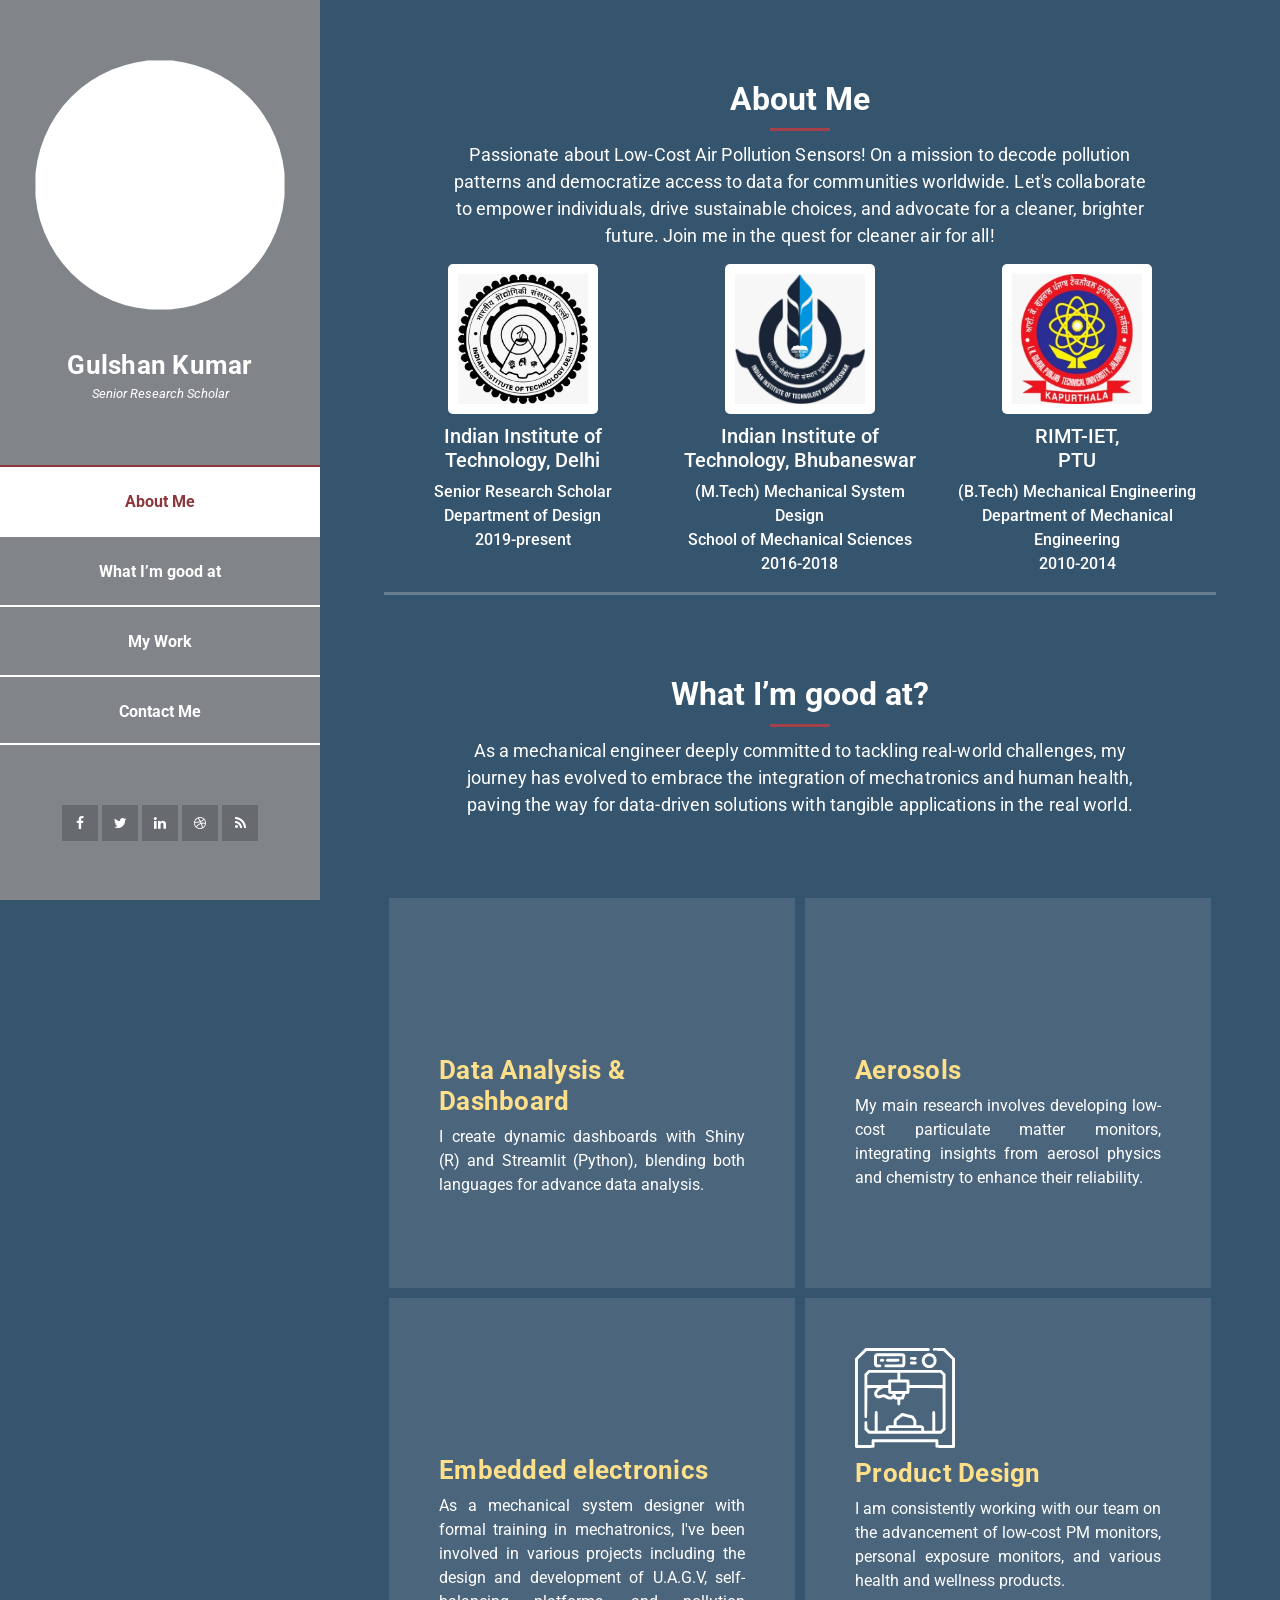
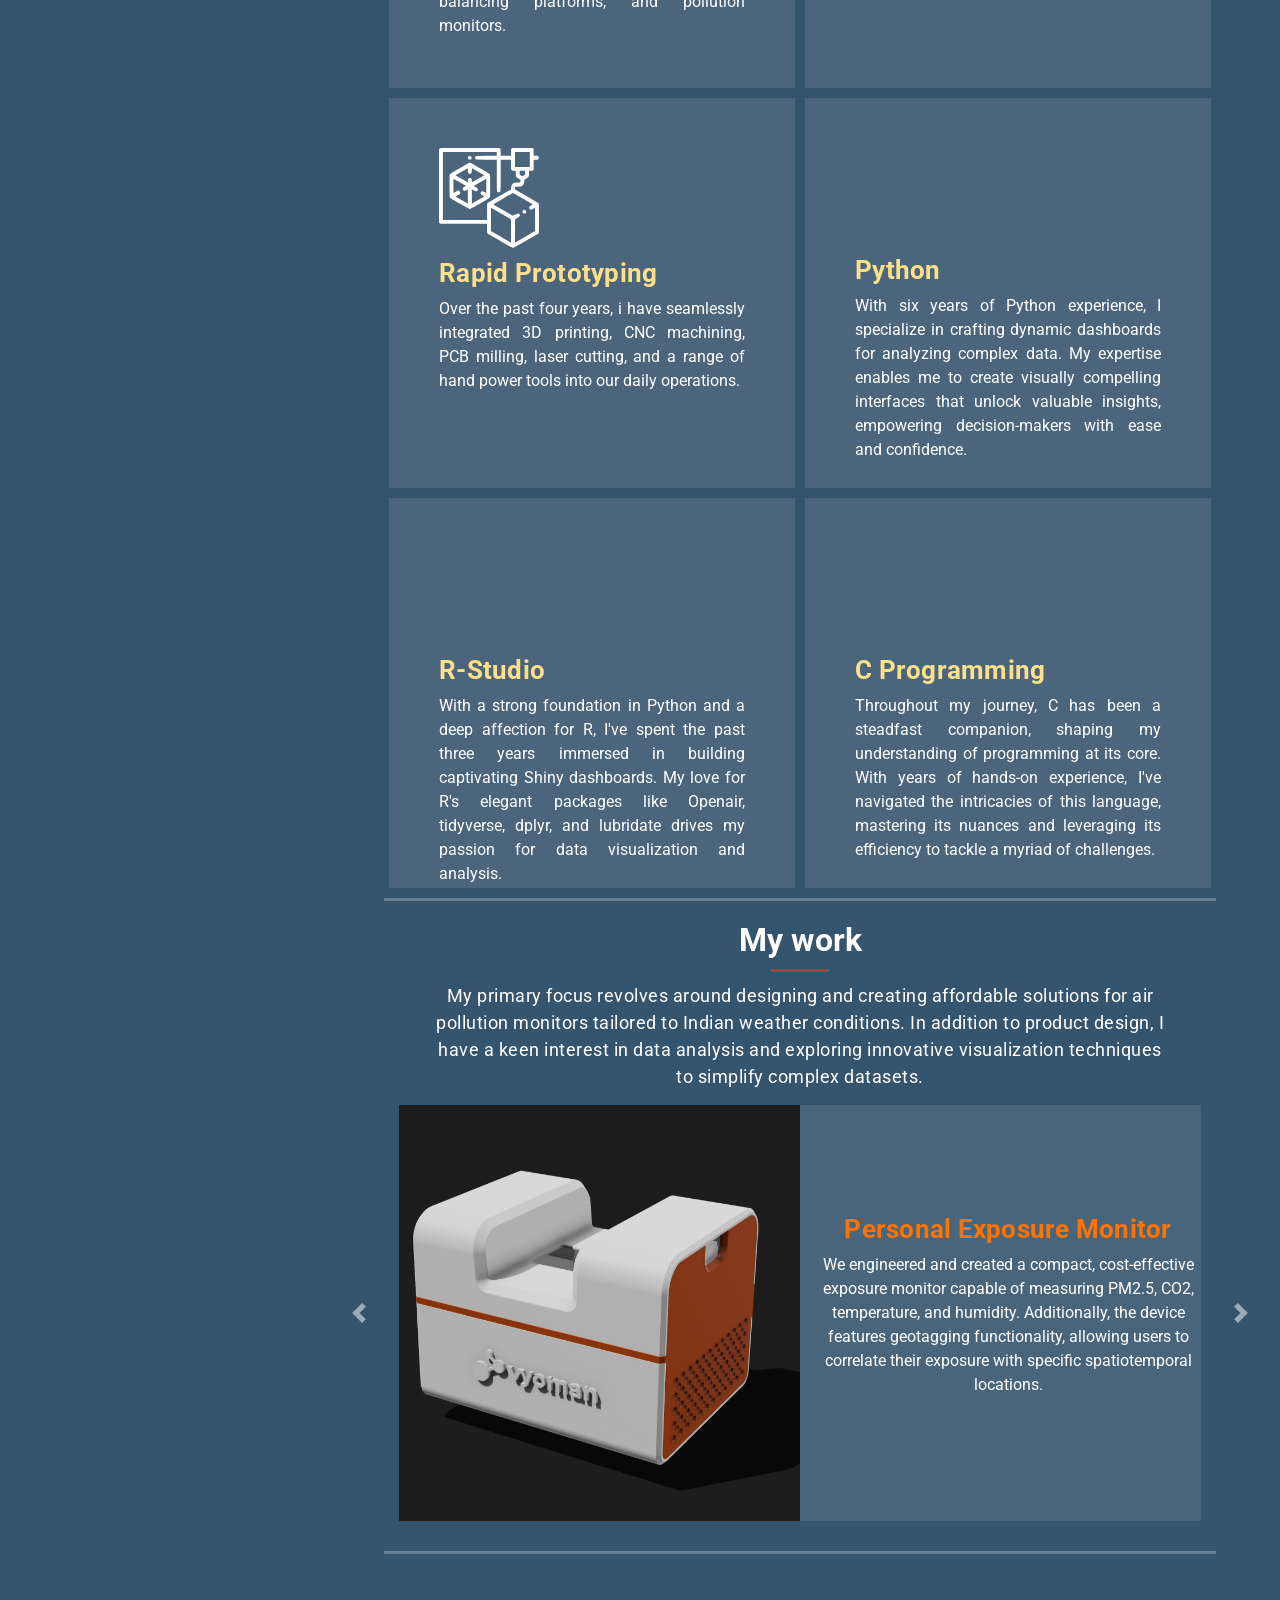
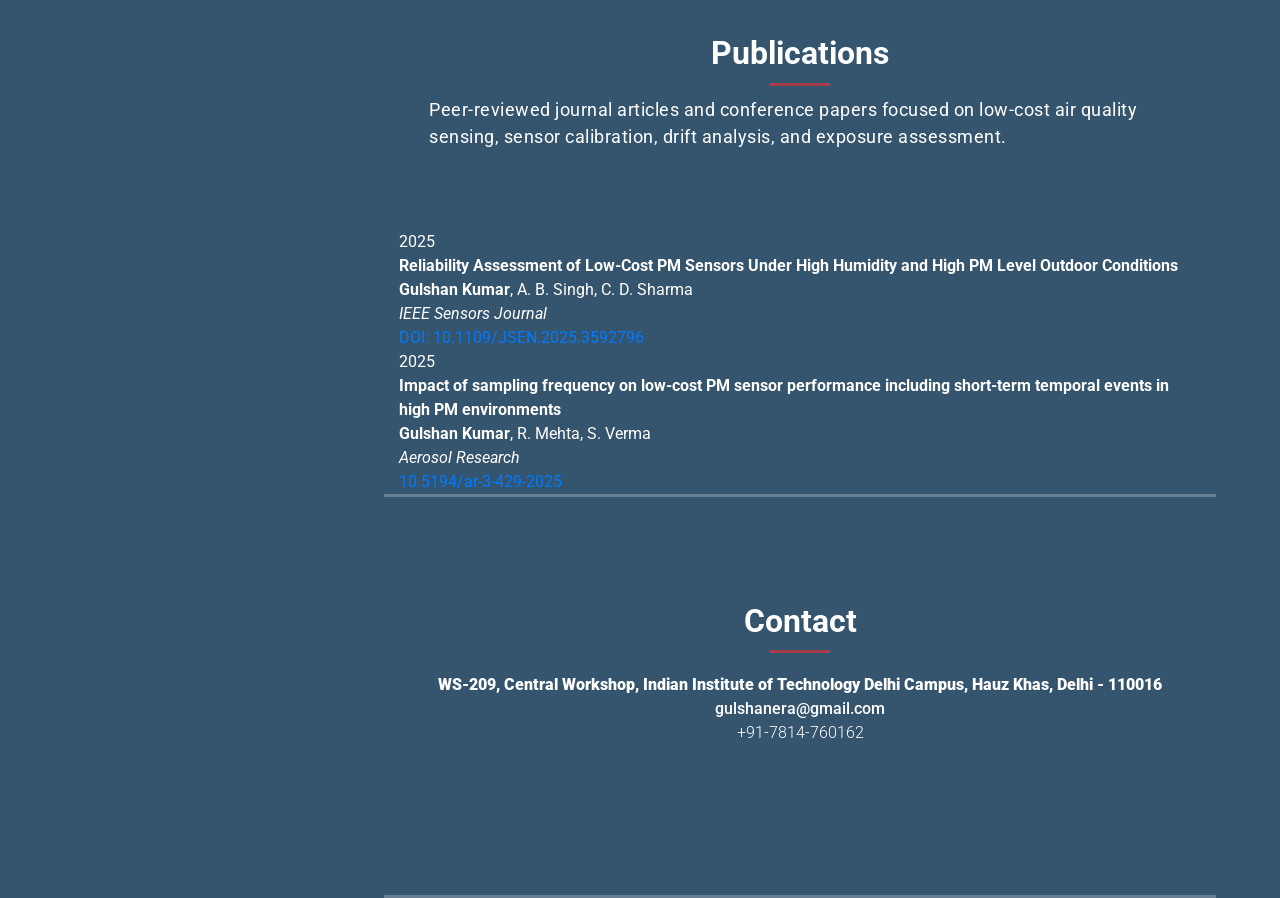
==== index.html @ 851fe9c2 "Update index.html" ====
<!DOCTYPE html>
<html lang="en">
  <head>
    <meta charset="utf-8" />
    <meta
      name="viewport"
      content="width=device-width, initial-scale=1, shrink-to-fit=no"
    />
    <meta name="description" content="" />
    <meta name="author" content="" />
    <link
      href="https://fonts.googleapis.com/css?family=Lato:100,300,400,700,900"
      rel="stylesheet"
    />
    <script src="https://kit.fontawesome.com/b4cecabf67.js" crossorigin="anonymous"></script>
    <title>Gulshan Kumar</title>
<!--
Reflux Template
https://templatemo.com/tm-531-reflux
-->
    <!-- Bootstrap core CSS -->
    <link href="vendor/bootstrap/css/bootstrap.min.css" rel="stylesheet" />

    <!-- Additional CSS Files -->
    <link rel="stylesheet" href="assets/css/fontawesome.css" />
    <link rel="stylesheet" href="assets/css/templatemo-style.css" />
    <link rel="stylesheet" href="assets/css/owl.css" />
    <link rel="stylesheet" href="assets/css/lightbox.css" />
  </head>

  <body  id="page-wraper">

     
      <!-- Sidebar Menu -->
      <div class="responsive-nav">
        <i class="fa fa-bars" id="menu-toggle"></i>
        <div id="menu" class="menu">
          <i class="fa fa-times" id="menu-close"></i>
          <div class="container-fluid">
            <div class="image">
              <a href="#"><img src="assets/images/author-image.jpg" alt="" /></a>
            </div>
            <div class="author-content">
              <h4>Gulshan Kumar</h4>
              <span>Senior Research Scholar</span>
            </div>
            <nav class="main-nav" role="navigation">
              <ul class="main-menu">
                <li><a href="#section1">About Me</a></li>
                <li><a href="#section2">What I’m good at</a></li>
                <li><a href="#section3">My Work</a></li>
                <li><a href="#section4">Contact Me</a></li>
              </ul>
            </nav>
            <div class="social-network">
              <ul class="soial-icons">
                <li>
                  <a href="https://fb.com/templatemo"
                    ><i class="fa fa-facebook"></i
                  ></a>
                </li>
                <li>
                  <a href="#"><i class="fa fa-twitter"></i></a>
                </li>
                <li>
                  <a href="#"><i class="fa fa-linkedin"></i></a>
                </li>
                <li>
                  <a href="#"><i class="fa fa-dribbble"></i></a>
                </li>
                <li>
                  <a href="#"><i class="fa fa-rss"></i></a>
                </li>
              </ul>
            </div>
            <!-- <div class="copyright-text">
             
            </div> -->
          </div>
        </div>
      </div>

      <section class="section about-me" data-section="section1">
        <div class="container-fluid">
          <div class="section-heading">
            <h2>About Me</h2>
            <div class="line-dec"></div>
            <span class="text-center">
              Passionate about Low-Cost Air Pollution Sensors! On a mission to decode pollution patterns and democratize access to data for communities worldwide. Let's collaborate to empower individuals, drive 
              sustainable choices, and advocate for a cleaner, brighter future. Join me in the quest for cleaner air for all!
            </span>
          </div>
          <div class="row text-center">
            <div class="col-md-4">
              <img src="assets/images/IIT Delhi logo.jpeg" alt="Logo 1" class="logo">
               <h5> Indian Institute of Technology, Delhi </h5>  
              <p> Senior Research Scholar
                  </br> Department of Design
                  </br> 2019-present
                </p>
            </div>
            <div class="col-md-4">
              <img src="assets/images/IIT BBSR logo.jpeg" alt="Logo 1" class="logo">
              <h5> Indian Institute of Technology, Bhubaneswar </h5>  
              <p>(M.Tech) Mechanical System Design
              </br> School of Mechanical Sciences
              </br> 2016-2018
            </p>
            </div>
            <div class="col-md-4">
              <img src="assets/images/PTU logo.jpeg" alt="Logo 1" class="logo">
              <h5> RIMT-IET,<br> PTU </h5>  
              <p>(B.Tech) Mechanical Engineering
              </br> Department of Mechanical Engineering
              </br> 2010-2014
            </p>
            </div>
          </div>
        </div>
    </section>
          <!-- <div class="left-image-post">
            <div class="row">
              <div class="col-md-6">
                <div class="left-image">
                  <img src="assets/images/left-image.jpg" alt="" />
                </div>
              </div>
              <div class="col-md-6">
                <div class="right-text">
                  <h4>Reflux HTML CSS Template</h4>
                  <p>
                    Donec tristique feugiat lacus, at sollicitudin nunc euismod
                    sed. Mauris viverra, erat non sagittis gravida, elit dui
                    mollis ante, sit amet eleifend purus ligula eget eros. Sed
                    tincidunt quam vitae neque pharetra dignissim eget ut
                    libero.
                  </p>
                  <div class="white-button">
                    <a href="#">Read More</a>
                  </div>
                </div>
              </div>
            </div>
          </div> -->
          <!-- <div class="right-image-post">
            <div class="row">
              <div class="col-md-6">
                <div class="left-text">
                  <h4>Sed sagittis rhoncus velit</h4>
                  <p>
                    Pellentesque habitant morbi tristique senectus et netus et
                    malesuada fames ac turpis egestas. Vestibulum fermentum
                    eleifend nibh, vitae sodales elit finibus pretium.
                    Suspendisse potenti. Ut sollicitudin risus a sollicitudin
                    semper.
                  </p>
                  <div class="white-button">
                    <a href="#">Read More</a>
                  </div>
                </div>
              </div>
              <div class="col-md-6">
                <div class="right-image">
                  <img src="assets/images/right-image.jpg" alt="" />
                </div>
              </div>
            </div>
          </div> -->

      <section class="section my-services" data-section="section2">
        <div class="container-fluid">
          <div class="section-heading">
            <h2>What I’m good at?</h2>
            <div class="line-dec"></div>
            <span
              >As a mechanical engineer deeply committed to tackling real-world challenges, my journey has evolved to embrace the integration of 
              mechatronics and human health, paving the way for data-driven solutions with tangible applications in the real world.</span
            >
          </div>
          <div class="row">
            <div class="col-md-6">
              <div class="service-item">
                <div class="service-icon"><i class="fa-solid fa-chart-line"></i></div>
                <h4>Data Analysis &amp; Dashboard</h4>
                <p>
                  I create dynamic dashboards with Shiny (R) and Streamlit (Python), blending both languages for advance data analysis.
                   
                </p>
              </div>
            </div>
            <div class="col-md-6">
              <div class="service-item">
                <div class="service-icon"><i class="fa-solid fa-smog"></i></div>
                <h4>Aerosols</h4>
                      <p>
                        My main research involves developing low-cost particulate matter monitors,
                         integrating insights from aerosol physics and chemistry to enhance their reliability.
                      </p>
                </p>
              </div>
            </div>
            <div class="col-md-6">
              <div class="service-item">
                <div class="service-icon"><i class="fa-solid fa-microchip"></i></div>
                <h4>Embedded electronics</h4>
                <p>
                  As a mechanical system designer with formal training in mechatronics, I've been involved in various projects including the design and development of U.A.G.V,
                   self-balancing platforms, and pollution monitors.
                </p>
              </div>
            </div>
            <div class="col-md-6">
              <div class="service-item">
                <div class="service-icon"><img src="/assets/images/3d-printing.svg" class="filter-green"/></div>
                <h4>Product Design</h4>
                <p>
                 I am consistently working with our team on the advancement of low-cost PM monitors, personal exposure monitors,
                  and various health and wellness products. 
                </p>
              </div>
            </div>
            <div class="col-md-6">
              <div class="service-item">
                <div class="service-icon"><img src="/assets/images/3d-printing-_1_.svg" class="filter-green"/></div>
                <h4>Rapid Prototyping</h4>
                <p>
                  Over the past four years, i have seamlessly integrated 3D printing, CNC machining, PCB milling, laser cutting,
                   and a range of hand power tools into our daily operations.
                </p>
              </div>
            </div>
            <div class="col-md-6">
              <div class="service-item">
                <div class=" service-icon"><i class="fa-brands fa-python"></i></div>
                <h4>Python</h4>
                <p>  
                  With six years of Python experience, I specialize in crafting dynamic dashboards for analyzing complex data.
                   My expertise enables me to create visually compelling interfaces that unlock valuable insights,
                    empowering decision-makers with ease and confidence.
                </p>
              </div>
            </div>
            <div class="col-md-6">
              <div class="service-item">
                <div class="service-icon"><i class="fa-solid fa-r"></i></div>
                <h4>R-Studio</h4>
                <p>
                  With a strong foundation in Python and a deep affection for R, I've spent the past three years immersed in building captivating Shiny dashboards.
                   My love for R's elegant packages like Openair, tidyverse, dplyr, and lubridate drives my passion for data visualization and analysis.
                </p>
              </div>
            </div>
            <div class="col-md-6">
              <div class="service-item">
                <div class="service-icon"><i class="fa-solid fa-c"></i></div>
                <h4>C Programming</h4>
                <p>
                  Throughout my journey, C has been a steadfast companion, shaping my understanding of programming at its core. With years of hands-on experience,
                   I've navigated the intricacies of this language, mastering its nuances and leveraging its efficiency to tackle a myriad of challenges. 
                </p>
              </div>
            </div>
            </div>
            </div>
            </section>



      <section class="section work"  data-section="section3">
        <div class="section-heading">
          <h2>My work</h2>
          <div class="line-dec"></div>
          <span
            >My primary focus revolves around designing and creating affordable solutions for air pollution monitors tailored to Indian weather conditions. In addition to product design, I have a keen interest in data analysis and exploring innovative visualization techniques to simplify complex datasets.</span
          >
        </div>
        <div class="container-fluid">
          <div id="carouselExampleIndicators" class="carousel slide carousel-fade" data-cycle-pause-on-hover="#carouselExampleIndicators" data-ride="carousel">
      
            <div class="carousel-inner">
              <div class="carousel-item active">
                  <div class="row">
                    <div class="col-md-6">
                      <img src="assets/images/pem.PNG" class="d-block w-100" alt="...">
                    </div>
                    <div class="col-md-6">
                    <div class="content-text">
                        <h4 style="color:rgb(255, 115, 0);">Personal Exposure Monitor</h4>
                        <p>
                          We engineered and created a compact, cost-effective exposure monitor capable of measuring PM2.5, CO2, temperature, and humidity. Additionally, the device features geotagging functionality, allowing users to correlate their exposure with specific spatiotemporal locations.
                        </p>
                      </div>
                    </div>
                </div>
              </div>
              <div class="carousel-item">
                  <div class="row">
                    <div class="col-md-6">
                      <img src="assets/images/vyoman_outdoor_unit.png" class="d-block w-100" alt="...">
                    </div>
                    <div class="col-md-6">
                    <div class="content-text">
                        <h4 style="color:rgb(255, 115, 0);">Outdoor PM<sub>2.5</sub> Monitor</h4>
                        <p>
                          We successfully developed a budget-friendly PM<sub>2.5</sub> monitor priced at under $150 USD. These monitors have undergone rigorous testing in various ambient conditions and extreme exposure scenarios over a period of more than three years.
                        </p>
                      </div>
                    </div>
                </div>
              </div>
              <div class="carousel-item">
                <div class="row">
           <div class="col-md-6">
             <img src="assets/images/uagv_concept.png" class="d-block w-100" alt="...">
           </div>
           <div class="col-md-6">
           <div class="content-text">
               <h4 style="color:rgb(255, 115, 0);">UAGV Prototype</h4>
               <p>                
                For my M.tech Thesis, I developed a compact Unmanned Autonomous Ground Vehicle (U.A.G.V.)
                equipped with a rocker bogie mechanism and a stable platform suitable for tracking and various other applications.
               </p>
             </div>
           </div>
       </div>
     </div>     
     <div class="carousel-item">
      <div class="row">
        <div class="col-md-6">
          <img src="assets/images/dpcc.png" class="d-block w-100" alt="...">
        </div>
        <div class="col-md-6">
          <div class="content-text">
            <h4 style="color:rgb(255, 115, 0);">LCS calibration</h4>
            <p>                
              We work closely with DPCC and CPCB to calibrate our low cost monitors with reference. 
            </p>
          </div>
          </div>
        </div>
      </div>    
      <div class="carousel-item">
        <div class="row">
          <div class="col-md-6">
            <img src="assets/images/jodhpur.png" class="d-block w-100" alt="...">
          </div>
          <div class="col-md-6">
            <div class="content-text">
              <h4 style="color:rgb(255, 115, 0);">Collocated Study</h4>
              <p>                
                To comprehend the impact of climatic conditions and exposure on lifespan, reliability, and other parameters,
                we deployed our monitors in various climatic regions for collocation studies. 
              </p>
            </div>
          </div>
        </div>
      </div>   
      <div class="carousel-item">
        <div class="row">
          <div class="col-md-6">
            <img src="assets/images/dashboard.png" class="d-block w-100" alt="...">
          </div>
          <div class="col-md-6">
            <div class="content-text">
                <h4 style="color:rgb(255, 115, 0);">Data Analysis</h4>
                  <p>                
                    We create custom dashboards for real-time data monitoring and historical data analysis using both R Studio and Python. 
                  </p>
              </div>
            </div>
          </div>
        </div> 
     </div>
            <a class="carousel-control-prev" type="button" data-target="#carouselExampleIndicators" data-slide="prev">
              <span class="carousel-control-prev-icon" aria-hidden="true"></span>
              <span class="sr-only">Previous</span>
            </a>
            <a class="carousel-control-next" type="button" data-target="#carouselExampleIndicators" data-slide="next">
              <span class="carousel-control-next-icon" aria-hidden="true"></span>
              <span class="sr-only">Next</span>
            </a>
          </div>
        </div>
      </section>

    <section class="section publications" data-section="section4">
  <div class="section-heading">
    <h2>Publications</h2>
    <div class="line-dec"></div>
    <span>
      Peer-reviewed journal articles and conference papers focused on low-cost air quality sensing,
      sensor calibration, drift analysis, and exposure assessment.
    </span>
  </div>

  <div class="container">
    <div class="row">
      <div class="col-md-12">
        <ul class="publication-list">

          <li>
    <span class="pub-year">2025</span>
    <div class="pub-content">
      <strong class="pub-title">
        Reliability Assessment of Low-Cost PM Sensors Under High Humidity and High PM Level Outdoor Conditions
      </strong>
      <div class="pub-authors">
        <strong>Gulshan Kumar</strong>, A. B. Singh, C. D. Sharma
      </div>
      <div class="pub-journal">
        <em>IEEE Sensors Journal</em>
      </div>
      <div class="pub-links">
        <a href="https://ieeexplore.ieee.org/abstract/document/11106338" target="_blank">
          DOI: 10.1109/JSEN.2025.3592796
        </a>
      </div>
    </div>
  </li>

  <li>
    <span class="pub-year">2025</span>
    <div class="pub-content">
      <strong class="pub-title">
        Impact of sampling frequency on low-cost PM sensor performance including short-term temporal events in high PM environments
      </strong>
      <div class="pub-authors">
        <strong>Gulshan Kumar</strong>, R. Mehta, S. Verma
      </div>
      <div class="pub-journal">
        <em>Aerosol Research</em>
      </div>
      <div class="pub-links">
        <a href="https://ar.copernicus.org/articles/3/429/2025/ar-3-429-2025.html" target="_blank">10.5194/ar-3-429-2025</a>
      </div>
    </div>
  </li>

</ul>

        

        </ul>
      </div>
    </div>
  </div>
</section>
      <section class="section contact"  data-section="section4">
          <div class="container-fluid">
            <div class="section-heading">
              <h2>Contact</h2>
              <div class="line-dec"></div>
            </div>
            <div class="contact-details">
              <span class="Address">
                WS-209, Central Workshop, Indian Institute of Technology Delhi Campus, Hauz Khas, Delhi - 110016
              </span>
              <span class="email">
                gulshanera@gmail.com
              </span>
              <span class="phone">
                +91-7814-760162
              </span>
            </div>
          </div>
      </section>

 


    <!-- Scripts -->
    <!-- Bootstrap core JavaScript -->
   
    <script src="vendor/jquery/jquery.min.js"></script>
    <script src="vendor/bootstrap/js/bootstrap.bundle.min.js"></script>

    <script src="assets/js/isotope.min.js"></script>
    <script src="assets/js/owl-carousel.js"></script>
  
    <script src="assets/js/lightbox.js"></script>
    <script src="assets/js/custom.js"></script>
    <script>
      //according to loftblog tut
      $(".main-menu li:first").addClass("active");

      var showSection = function showSection(section, isAnimate) {
        var direction = section.replace(/#/, ""),
          reqSection = $(".section").filter(
            '[data-section="' + direction + '"]'
          ),
          reqSectionPos = reqSection.offset().top - 0;

        if (isAnimate) {
          $("body, html").animate(
            {
              scrollTop: reqSectionPos
            },
            800
          );
        } else {
          $("body, html").scrollTop(reqSectionPos);
        }
      };

      var checkSection = function checkSection() {
        $(".section").each(function() {
          var $this = $(this),
            topEdge = $this.offset().top -500,
            bottomEdge = topEdge + $this.height(),
            wScroll = $(window).scrollTop();
          if (topEdge < wScroll && bottomEdge > wScroll) {
            var currentId = $this.data("section"),
              reqLink = $("a").filter("[href*=\\#" + currentId + "]");
            reqLink
              .closest("li")
              .addClass("active")
              .siblings()
              .removeClass("active");
          }
        });
      };

      $(".main-menu").on("click", "a", function(e) {
        e.preventDefault();
        showSection($(this).attr("href"), true);
      });

      $(window).scroll(function() {
        checkSection();
      });
    </script>
  </body>
</html>
---- assets/css/templatemo-style.css ----
/*

Reflux Template

https://templatemo.com/tm-531-reflux

*/

@import url(fontawesome.css);
@import url("https://fonts.googleapis.com/css?family=Roboto:100,300,400,700,900");
html, body {
    font-family: 'Roboto';
    overflow-x: hidden;
    background-size: 100% 100%;
    overflow-x: hidden;
    width: 100%;
}



.container-fluid education{
    display: flex;
    justify-content: space-between;
    align-items: center;
  }
  .column {
    flex: 1;
    text-align: center;
  }
  .logo {
    width: 100px; /* Adjust width as needed */
    height: auto; /* Maintain aspect ratio */
  }

#page-wraper {
     background: #35546d no-repeat center center fixed;  /*#db8645 */
    -webkit-background-size: cover;
    -moz-background-size: cover;
    -o-background-size: cover;
    background-size: cover;
    width: 100%;
    background-size: 100% 100%;
}

.skill {
    width: 160px;
    height: 160px;
    position: relative;
  }
  .outer {
    width: 160px;
    height: 160px;
    border-radius: 50%;
    padding: 20px;
    box-shadow: 6px 6px 10px -1px rgba(0, 0, 0, 0.15),
      -6px -6px 10px -1px rgba(255, 255, 255, 0.7);
  }
  
  .inner {
    width: 120px;
    height: 120px;
    border-radius: 50%;
    display: flex;
    align-items: center;
    justify-content: center;
    border: 1px solid #fff;
    box-shadow: inset 4px 4px 6px -1px rgba(0, 0, 0, 0.2),
      inset -4px -4px 6px -1px rgba(255, 255, 255, 0.7),
      -0.5px -0.5px 0px rgba(255, 255, 255, 1),
      0.5px 0.5px 0px rgba(0, 0, 0, 0.15), 0px 12px 10px -10px rgba(0, 0, 0, 0.05);
  }
  
  #number {
    font-weight: 600;
    color: #555;
  }
  circle {
    fill: none;
    stroke: url(#GradientColor);
    stroke-width: 20px;
    stroke-dasharray: 472;
    stroke-dashoffset: 472;
    animation: anim 2s linear forwards;
  }
  
  svg {
    position: absolute;
    top: 0;
    left: 0;
  }
  @keyframes anim {
    100% {
      stroke-dashoffset: 165;
    }
  }
  
  .skills h2 {
    margin-bottom: 4rem;
  }
  
  .skills-container-fluid {
    display: grid;
    grid-template-columns: repeat(6, 1fr);
    align-items: center;
    gap: 1.5rem;
    bottom: auto;
  }
  
  .skills-container-fluid skill {
    position: relative;
    border-radius: 2rem;
    box-shadow: 0 0 1rem var(--bg-color);
    overflow: hidden;
    display: flex;
  }
  
/* Basic */

body {
    overflow-x: hidden;
}

input,
select,
textarea {
    outline: none;
}

a,
a:hover {
    text-decoration: none;
}

p {
    font-size: 16px;
    line-height: 24px;
    color: #fff;
}

h4 {
    font-size: 26px;
    font-weight: 700;
    color: #fff;
    letter-spacing: 0.25px;
}

img {
    width: 100%;
    overflow: hidden;
}

ul {
    padding: 0;
    margin: 0;
    list-style: none;
}

ul li {
    display: inline-block;
}

html {
    -webkit-box-sizing: border-box;
    -moz-box-sizing: border-box;
    box-sizing: border-box;
}

*,
*:before,
*:after {
    -webkit-box-sizing: inherit;
    -moz-box-sizing: inherit;
    box-sizing: inherit;
}

.clearfix {
    zoom: 1;
}

.clearfix:before,
.clearfix:after {
    content: "";
    display: table;
}

.clearfix:after {
    clear: both;
}

.container-fluid {
    margin: 0 auto;
}

.main-nav {
    text-align: center;
}

.main-nav li:last-child a {
    border-bottom: 2px solid #fff;
}

.main-nav li {
    display: block;
}

.main-nav li a {
    height: 70px;
    line-height: 70px;
    display: inline-block;
    font-size: 16px;
    font-weight: 700;
    color: #fff;
    width: 100%;
    transition: all 0.5s;
    border-top: 2px solid #fff;
}

.main-nav li:hover a,
.main-nav li.active a {
    background: #fff;
    color: #8c363e;
    border-color:  #8c363e;
}

/* Sidebar Menu */

.menu .image {
    margin-top: 60px;
}

.menu .image img {
    width: 250px;
    height: 250px;
    border-radius: 50%;
    text-align: center;
    background-color: white;
}

.menu .author-content {
    margin: 40px 0px 60px 0px;
}

.menu .author-content h4 {
    margin-bottom: 0px;
}

.menu .author-content span {
    font-size: 13px;
    font-style: italic;
    color: #fff;
}

.menu .social-network {
    margin-top: 60px;
}

.menu .social-network ul li {
    margin: 0 3px;
}

.menu .social-network ul li a {
    width: 40px;
    height: 40px;
    display: inline-block;
    text-align: center;
    line-height: 40px;
    background-color: rgba(0, 0, 0, 0.2);
    color: #fff;
    font-size: 14px;
    transition: all 0.5s;
}

.menu .social-network ul li a:hover {
    background-color: #fff;
    color: #a43f49;
}

.menu .copyright-text {
    position: relative;
    margin-top: 60px;
}

.menu .copyright-text p {
    border-top: 1px solid rgba(250, 250, 250, 0.1);
    display: inline-block;
    width: 100%;
    padding-left: 30px;
    padding-right: 30px;
    padding-top: 30px;
    font-size: 13px;
}

.menu:before,
.menu:after {
    content: "";
    display: table;
}

.menu:after {
    clear: both;
}

.menu a {
    text-decoration: none;
    color: inherit;
}

.menu {
    text-align: center;
}

.menu::-webkit-scrollbar {
    display: none;
}

.menu {
    left: 10%;
  -webkit-transition: -webkit-transform 233ms cubic-bezier(0, 0, 0.21, 1);
  -webkit-overflow-scrolling: touch;
  background-color: #81858a;
  box-sizing: border-box;
  height: 100vh;  
  max-height: 100vh !important;
  max-width: 80vw !important;
  min-width: 45px !important;
  outline: none;
  overflow-x: hidden !important;
  overflow-y: auto !important;
  padding: 0;
  position: fixed !important;
  top: calc(0px);  
  width: 20%;
  will-change: transform;
  z-index: 9999 !important;
}

.menu-toggle {
  color: #fff;
  cursor: pointer;
  font-size: 25px;
  position: fixed;
  right: 25px;
  top: 25px;
}

#menu-toggle {
    z-index: 999;
    cursor: pointer;
    position: fixed;
    top: 0;
    left: 0;
    color: #a43f49;
    background-color: #fff;
    width: 60px;
    height: 60px;
    text-align: center;
    display: inline-block;
    line-height: 60px;
}

.menu-close {
  cursor: pointer;
}

#menu-close {
    cursor: pointer;
    text-align: right;
    color: #a43f49;
    background-color: #fff;
    width: 100%;
    height: 60px;
    text-align: center;
    display: inline-block;
    line-height: 60px;
}


/* Section */

.section {
    color: #fff;
    width: 55%;
    right: 10%;
    left: 35%;
    position: relative;
    /* min-height: 100vh; */
    /* padding-bottom: 80px; */
    border-bottom: 3px solid rgba(250, 250, 250, 0.25);
}

.section-heading {
    
    padding: 80px 45px;
}

.section-heading h2 {
    text-align: center;
    font-size: 32px;
    font-weight: 700;
    color: #fff;
}

.section-heading .line-dec {
    width: 60px;
    height: 3px;
    background-color: #a43f49;
    margin: 10px auto;
}

.section-heading span {
    text-align: justify;
    text-justify: inter-word;
    margin-top: 5px;
    font-size: 18px;
    color: #fff;
    letter-spacing: 0.5px;
    
}
/* About me */
.section.about-me .section-heading {
    padding-bottom: 15px;
}
.section.about-me .section-heading span {
    display: block;
    text-align: justify;
    text-justify: inter-word;
    
    margin-top: 5px;
    font-size: 18px;
    color: #fff;
    letter-spacing: 0.1px;

}


.section.about-me img {
    margin-bottom: 10px;
    padding: 10px;
    width: 150px;
    aspect-ratio: 1;
    background-color: #fff;
    border-radius: 5px;
}
.section.about-me p {
    padding: 0px;
    justify-content: center;
    font-weight: 500;
}

/* Buttons */

/* .white-button a { */
    /* display: inline-block;
    padding: 12px 20px;
    background-color: #fff;
    color: #a43f49;
    font-size: 13px;
    font-weight: 800;
    letter-spacing: 0.5px;
    text-transform: uppercase;
    transition: all 0.5s; */
/* } */

/* .white-button a:hover { */
    /* background-color: #a43f49;
    color: #fff; */
/* } */
/* 
button {
    display: inline-block;
    padding: 10px 20px;
    background-color: #fff;
    color: #a43f49;
    font-size: 12px;
    font-weight: 800;
    letter-spacing: 0.5px;
    text-transform: uppercase;
    transition: all 0.5s;
    border: none;
    outline: none;
    cursor: pointer;
}

button:hover {
    outline: none;
    background-color: #a43f49;
    color: #fff;
} */


/* Left & Right Post */

/* .right-image-post {
    margin-top: 60px;
    padding-top: 60px;
    border-top: 2px solid rgba(250, 250, 250, 0.1);
}

.left-image img,
.right-image img {
    border-radius: 5px;
}

.right-image-post h4,
.left-image-post h4 {
    margin-top: 30px;
}

.right-image-post p,
.left-image-post p {
    margin-top: 20px;
}

.right-image-post .white-button,
.left-image-post .white-button {
    margin-top: 30px;
} */
.icon-3d-printing {
    background-image: url("data:image/svg+xml,%3C%3Fxml version='1.0' standalone='no'%3F%3E%3C!DOCTYPE svg PUBLIC '-//W3C//DTD SVG 20010904//EN' 'http://www.w3.org/TR/2001/REC-SVG-20010904/DTD/svg10.dtd'%3E%3Csvg version='1.0' xmlns='http://www.w3.org/2000/svg' width='512.000000pt' height='512.000000pt' viewBox='0 0 512.000000 512.000000' preserveAspectRatio='xMidYMid meet'%3E%3Cg transform='translate(0.000000,512.000000) scale(0.100000,-0.100000)'%0Afill='%23000000' stroke='none'%3E%3Cpath d='M64 5110 c-12 -4 -31 -21 -43 -36 l-21 -27 0 -1868 0 -1869 29 -32%0A29 -33 1201 -3 1201 -2 0 -226 c0 -234 3 -255 44 -284 12 -8 300 -176 640%0A-372 385 -223 630 -358 646 -358 16 0 261 135 646 357 340 197 628 365 640%0A373 11 8 26 25 32 37 19 34 16 1479 -2 1512 -9 17 -208 137 -612 371 l-599%0A346 0 69 0 70 145 6 c101 5 157 11 185 23 94 40 145 126 145 248 l0 77 100 72%0Ac144 102 140 95 140 255 l0 134 85 0 c79 0 87 2 117 29 l33 29 3 256 3 256 99%0A0 c96 0 101 1 132 29 27 24 33 36 33 71 0 35 -6 47 -33 71 -31 28 -36 29 -131%0A29 l-100 0 -3 171 -3 171 -33 29 -33 30 -515 -3 -516 -3 -29 -33 -29 -32 0%0A-165 0 -165 -264 0 -265 0 -3 171 -3 171 -33 29 -32 29 -1503 -1 c-826 0%0A-1512 -4 -1523 -9z m2896 -290 l0 -99 -531 -3 -531 -3 -29 -33 c-38 -42 -38%0A-82 0 -124 l29 -33 531 -3 531 -3 0 -795 c0 -853 -1 -837 49 -864 25 -13 77%0A-13 102 0 50 27 49 11 49 865 l0 795 265 0 265 0 0 -250 0 -250 29 -32 c28%0A-32 32 -33 120 -36 l91 -4 0 -133 c0 -159 -4 -152 140 -255 l101 -72 -3 -66%0A-3 -67 -145 -6 c-157 -7 -203 -19 -253 -67 -51 -48 -71 -99 -77 -197 l-5 -89%0A-585 -337 c-322 -186 -596 -346 -610 -357 l-25 -20 -3 -421 -3 -421 -1129 0%0A-1130 0 0 1740 0 1740 1380 0 1380 0 0 -100z m1690 -285 l0 -385 -380 0 -380%0A0 0 385 0 385 380 0 380 0 0 -385z m-240 -678 l0 -93 -65 -47 c-36 -26 -70%0A-47 -75 -47 -5 0 -39 21 -75 47 l-65 47 0 93 0 93 140 0 140 0 0 -93z m-123%0A-1319 c268 -154 496 -287 507 -294 16 -11 11 -17 -64 -60 -93 -54 -110 -74%0A-110 -126 0 -48 33 -87 82 -95 31 -5 49 2 120 42 46 26 86 50 91 52 4 2 7%0A-265 7 -594 l-1 -598 -504 -290 c-277 -159 -509 -291 -514 -293 -8 -3 -10 171%0A-9 593 l3 597 95 54 c52 30 107 68 123 85 38 41 37 90 -2 130 -45 44 -77 39%0A-203 -31 -59 -33 -112 -60 -118 -60 -11 0 -964 544 -1003 572 -16 12 38 46%0A485 305 277 160 508 292 515 292 6 1 231 -126 500 -281z m-1087 -786 l485%0A-279 3 -598 c1 -422 -1 -596 -9 -593 -5 2 -237 134 -514 293 l-504 290 -1 598%0A0 598 28 -15 c15 -8 245 -140 512 -294z'/%3E%3Cpath d='M1531 4707 c-95 -55 -40 -206 67 -182 73 16 103 109 51 160 -30 31%0A-85 41 -118 22z'/%3E%3Cpath d='M1060 4081 c-347 -200 -490 -288 -502 -308 -17 -26 -18 -73 -18 -593%0A0 -520 1 -567 18 -593 12 -20 155 -108 502 -308 388 -223 491 -279 520 -279%0A29 0 132 56 520 279 347 200 490 288 502 308 17 26 18 73 18 593 0 520 -1 567%0A-18 593 -12 20 -155 108 -502 308 -388 223 -491 279 -520 279 -29 0 -132 -56%0A-520 -279z m453 -258 c20 -21 37 -28 67 -28 30 0 47 7 68 28 26 26 27 33 32%0A147 l5 119 318 -183 317 -183 -314 -182 c-173 -99 -317 -181 -320 -181 -3 0%0A-6 34 -6 75 0 86 -15 125 -55 143 -51 23 -107 7 -131 -39 -8 -17 -14 -58 -14%0A-104 0 -41 -3 -75 -6 -75 -3 0 -147 82 -320 181 l-314 182 317 183 318 183 5%0A-119 c5 -114 6 -121 33 -147z m-205 -601 c34 -20 62 -39 62 -42 0 -4 -28 -22%0A-61 -41 -34 -19 -70 -45 -80 -58 -28 -35 -24 -85 9 -120 43 -48 68 -48 157 -1%0A42 22 79 39 81 37 3 -2 3 -166 2 -365 l-3 -361 -318 183 -318 184 99 56 c142%0A81 161 102 147 172 -7 39 -52 74 -95 74 -14 0 -76 -29 -137 -64 l-113 -65 0%0A369 0 369 253 -146 c138 -80 280 -161 315 -181z m1112 -41 l0 -369 -87 49%0Ac-49 27 -100 49 -115 49 -39 0 -87 -47 -94 -90 -8 -48 19 -80 117 -137 l79%0A-46 -317 -183 -318 -183 -3 361 c-1 199 0 363 2 366 3 2 45 -19 93 -47 126%0A-72 188 -67 214 18 18 60 -4 91 -111 153 -50 29 -90 55 -90 58 0 4 612 364%0A628 369 1 1 2 -165 2 -368z'/%3E%3Cpath d='M4321 1947 c-95 -55 -40 -206 67 -182 73 16 103 109 51 160 -30 31%0A-85 41 -118 22z'/%3E%3C/g%3E%3C/svg%3E%0A");
    fill:#fff;
}

/* Services */

.section.my-services .section-heading span {
    display: block;
    text-align: center;
    text-justify: inter-word;
    
    margin-top: 5px;
    font-size: 18px;
    color: #fff;
    letter-spacing: 0.1px;

}

.my-services .col-md-6 {
    padding-left: 5px;
    padding-right: 5px;
}

.service-item {
    margin-bottom: 10px;
    padding: 50px;
    background-color: rgba(250, 250, 250, 0.1);
    transition: all 0.5s;
    min-width: 100px;
    height: 390px;
}

.service-item h4 {
    color:#ffe08a;
    transition: all 0.5s;
}

.service-item p {
    transition: all 0.5s;
    text-align: justify;
    text-justify: inter-word;
}

.service-item:hover {
    background-color: rgba(250, 250, 250, 1);
}

.service-item:hover h4 {
    color: #1e1e1e;
}

.service-item:hover p {
    color: #4a4a4a;
}

.service-item .service-icon i {
    width: 100px;
    height: 100px;
    padding-bottom: 20px;
    font-size: 100px;
    display: inline-block;
    background-size: cover;
    background-repeat: no-repeat;
    transition: all 0.5s;
}
.service-item .service-icon img {
    width: 100px;
 
    display: inline-block;
    padding-bottom: 10px;
    background-size: cover;
    background-repeat: no-repeat;
    transition: all 0.5s;
}
.filter-green{
    filter: brightness(0) invert(1);
}
.service-item:hover .service-icon i {
  color:#a43f49;
}
.service-item:hover .service-icon img {
    filter: brightness(0) saturate(100%) invert(28%) sepia(69%) saturate(921%) hue-rotate(313deg) brightness(91%) contrast(85%);
  }



/* My Work */

section .my-work .section-heading {
    text-align: center;
    padding: 80px 45px 50px 45px;
}


.isotope-wrapper {
    position: relative;
    width: 100%;
    margin: auto;
}

.isotope-toolbar input[type="radio"] {
    display: none;
}

.isotope-toolbar span {
    text-transform: capitalize;
    display: inline-block;
    margin-right: 15px;
    padding-bottom: 3px;
    font-size: 15px;
    font-weight: 700;
    border-bottom: 2px solid transparent;
    transform: ease-in-out 0.5s;
    cursor: pointer;
}

.isotope-toolbar input[type="radio"]:checked + span {
    color: #a43f49;
    border-bottom: 2px solid #a43f49;
}

.isotope-box {
    position: relative;
    width: 100%;
}

.isotope-toolbar {
    text-align: center;
    margin: 10px;
}

.isotope-toolbar p {
    border-top: 1px solid #fff;
    padding-top: 15px;
}

.isotope-toolbar a {
    color: #fff;
}

.isotope-item {
    position: relative;
    width: 48%;
    margin: 1%;
    border-bottom: 2px solid rgba(250,250,250,0.1);
    padding-bottom: 30px;
    margin-bottom: 30px;
}

.isotope-item img {
    top: 0;
    left: 0;
    width: 100%;
    height: 100%;
    border-radius: 5px;
}

.lazyload {
    background: #f7f7f7;
}

.lazyloading {
    background: #f7f7f7 url(//afarkas.github.io/lazysizes/assets/imgs/loader.gif) no-repeat center;
    min-height: 60px;
}

figure.snip1321 {
  overflow: hidden;
  text-align: center;
  -webkit-perspective: 50em;
  perspective: 50em;
}
figure.snip1321 * {
  -webkit-box-sizing: padding-box;
  box-sizing: padding-box;
  -webkit-transition: all 0.2s ease-out;
  transition: all 0.2s ease-out;
}
figure.snip1321 figcaption {
  top: 50%;
  left: 20px;
  right: 20px;
  position: absolute;
  opacity: 0;
  z-index: 1;
}
figure.snip1321 h4 {
    margin-top: 15px;
  margin-bottom: 5px;
  color: #232323;
}
figure.snip1321 span {
    font-size: 14px;
    font-style: italic;
    display: block;
    color: #7a7a7a;
}
figure.snip1321 i {
  position: relative!important;
  font-size: 18px;
  background-color: #a43f49;
  width: 40px;
  height: 40px;
  display: inline-block;
  text-align: center;
  line-height: 40px;
  border-radius: 5px;
  color: #fff;
}
figure.snip1321:after {
  background-color: #ffffff;
  position: absolute;
  content: "";
  display: block;
  top: 20px;
  left: 20px;
  right: 20px;
  bottom: 20px;
  -webkit-transition: all 0.4s ease-in-out;
  transition: all 0.4s ease-in-out;
  -webkit-transform: rotateX(-90deg);
  transform: rotateX(-90deg);
  -webkit-transform-origin: 50% 50%;
  -ms-transform-origin: 50% 50%;
  transform-origin: 50% 50%;
  opacity: 0;
}
figure.snip1321 a {
  left: 0;
  right: 0;
  top: 0;
  bottom: 0;
  z-index: 1;
}
figure.snip1321:hover figcaption,
figure.snip1321.hover figcaption {
  -webkit-transform: translateY(-50%);
  transform: translateY(-50%);
  opacity: 1;
  -webkit-transition-delay: 0.2s;
  transition-delay: 0.2s;
}
figure.snip1321:hover:after,
figure.snip1321.hover:after {
  -webkit-transform: rotateX(0);
  transform: rotateX(0);
  opacity: 0.9;
}

/*work*/
.section.work {
    padding-top: 5px;
    padding-bottom:30px;
}
.section.work .section-heading {
    padding-top: 15px;
    text-align: center;
    padding-bottom: 15px;
}
.section.work .section-heading p {
 padding-top: 10px;
}
.section.work .col-md-6{
    padding:0;

}
.section.work .content-text {
 text-align: center;
 height: 100%;
 background-color: rgba(250, 250, 250, 0.1);
 align-items: center;
 align-content: center;
 padding:15px;
}
.section.work .carousel img {
    /* height: 500px; */
    aspect-ratio: 1/1;
}
.section.work button {
   opacity: 0;
}
.section.work .carousel a.carousel-control-prev{
    background-position: 100% 0;
    left:-100px
}
.section.work .carousel a.carousel-control-next{
    background-position: 100% 0;
    right:-100px
}
@media screen and (min-width:100px) and (max-width:700px) {
    .section.work .col-md-6{
        padding:10px;
    
    }
    .section.work .content-text {
    
        padding:10px;
       }
    .section.work .carousel a.carousel-control-prev{
    
       opacity: 0;
       padding: 0;
       margin:0;
    }
    .section.work .carousel a.carousel-control-next{
    
       opacity: 0;
       padding: 0;
       margin:0;
    }
}
/* Contact Me */

.section.contact {
    padding-top: 100px;
    padding-bottom:150px;

}
.section.contact .section-heading {
    padding-top: 5px;
    padding-bottom:10px;

}
.section.contact .contact-details {
    text-align: center;
    display:block;
}
.section.contact .contact-details .Address {
    text-align: center;
    display:block;
    font-weight: 1000;
}

.section.contact .contact-details .email {
    text-align: center;
    display:block;
    font-weight: 500;
}

.section.contact .contact-details .phone {
    text-align: center;
    display:block;
    font-weight: 300;
}


@media screen and (max-width: 1680px) {
    .menu {
        left: 5%;
    }

    .section {
        color: #fff;
        width: 65%;
        right: 5%;
        left: 30%;
    }
}

@media screen and (min-width:300px) and (max-width: 700px) {
    .menu {
        left: 5%;
    }

    .section {
        display:block;
        color: #fff;
        width: 100%;
      
       
    }
}

@media screen and (max-width: 1680px) and (min-width: 846px) { 
    .menu .social-network ul li a {
        width: 36px;
        height: 36px;
        line-height: 36px;
    }

    .menu .social-network ul li {
        margin: 0;
    }

    .menu .image {
        margin-top: 60px;
    }
}

@media screen and (max-width: 1280px) {
    .menu {
        left: 0%;
    }
/* 
    .right-image-post h4,
    .left-image-post h4 {
        margin-top: 0px;
    }

    .right-image-post p,
    .left-image-post p {
        margin-top: 15px;
    }

    .right-image-post .white-button,
    .left-image-post .white-button {
        margin-top: 25px;
    } */

}

.menu .container-fluid {
    padding-left: 0;
    padding-right: 0;
}

@media screen and (max-width: 1280px) and (min-width: 846px) {
    .menu {
        width: 25%;
    }
}

#menu-toggle,
#menu-close {
    display: none;
}  

@media screen and (max-width: 845px) {        
    #menu-toggle,
    #menu-close {
        display: inline-block;
    }    

    .menu {        
        width: 320px;
        -webkit-transform: translateX(-100%) !important;
        transform: translateX(-100%) !important;
        transition: -webkit-transform 233ms cubic-bezier(0, 0, 0.21, 1);
        transition: transform 233ms cubic-bezier(0, 0, 0.21, 1);
        transition: transform 233ms cubic-bezier(0, 0, 0.21, 1), -webkit-transform 233ms cubic-bezier(0, 0, 0.21, 1);
    }

    .menu .image {
        margin-top: 40px;        
    }

    .menu .image img {
        width: 120px;
        height: 120px;
    }

    .menu .author-content {
        margin: 20px 0px 40px 0px;
    }

    .menu .container-fluid {
        padding-left: 15px;
        padding-right: 15px;
    }

    .menu.open {
        display: inline-block;
        -webkit-transform: translateX(0) !important;
                transform: translateX(0) !important;
    }

    .responsive-nav {
        display: inline-block;
    }
    .section {
        width: 94%;
        right: 3%;
        left: 3%;
    }
    .isotope-item {
        width: 94%;
        margin: 3%;
    }
    .left-image-post img {
        margin-bottom: 30px;
    }
    .right-image-post img {
        margin-top: 30px;
    }
    .isotope-item {
        border-bottom: none;
        text-align: center;
    }
    .isotope-toolbar {
        margin-bottom: 20px;
    }
}
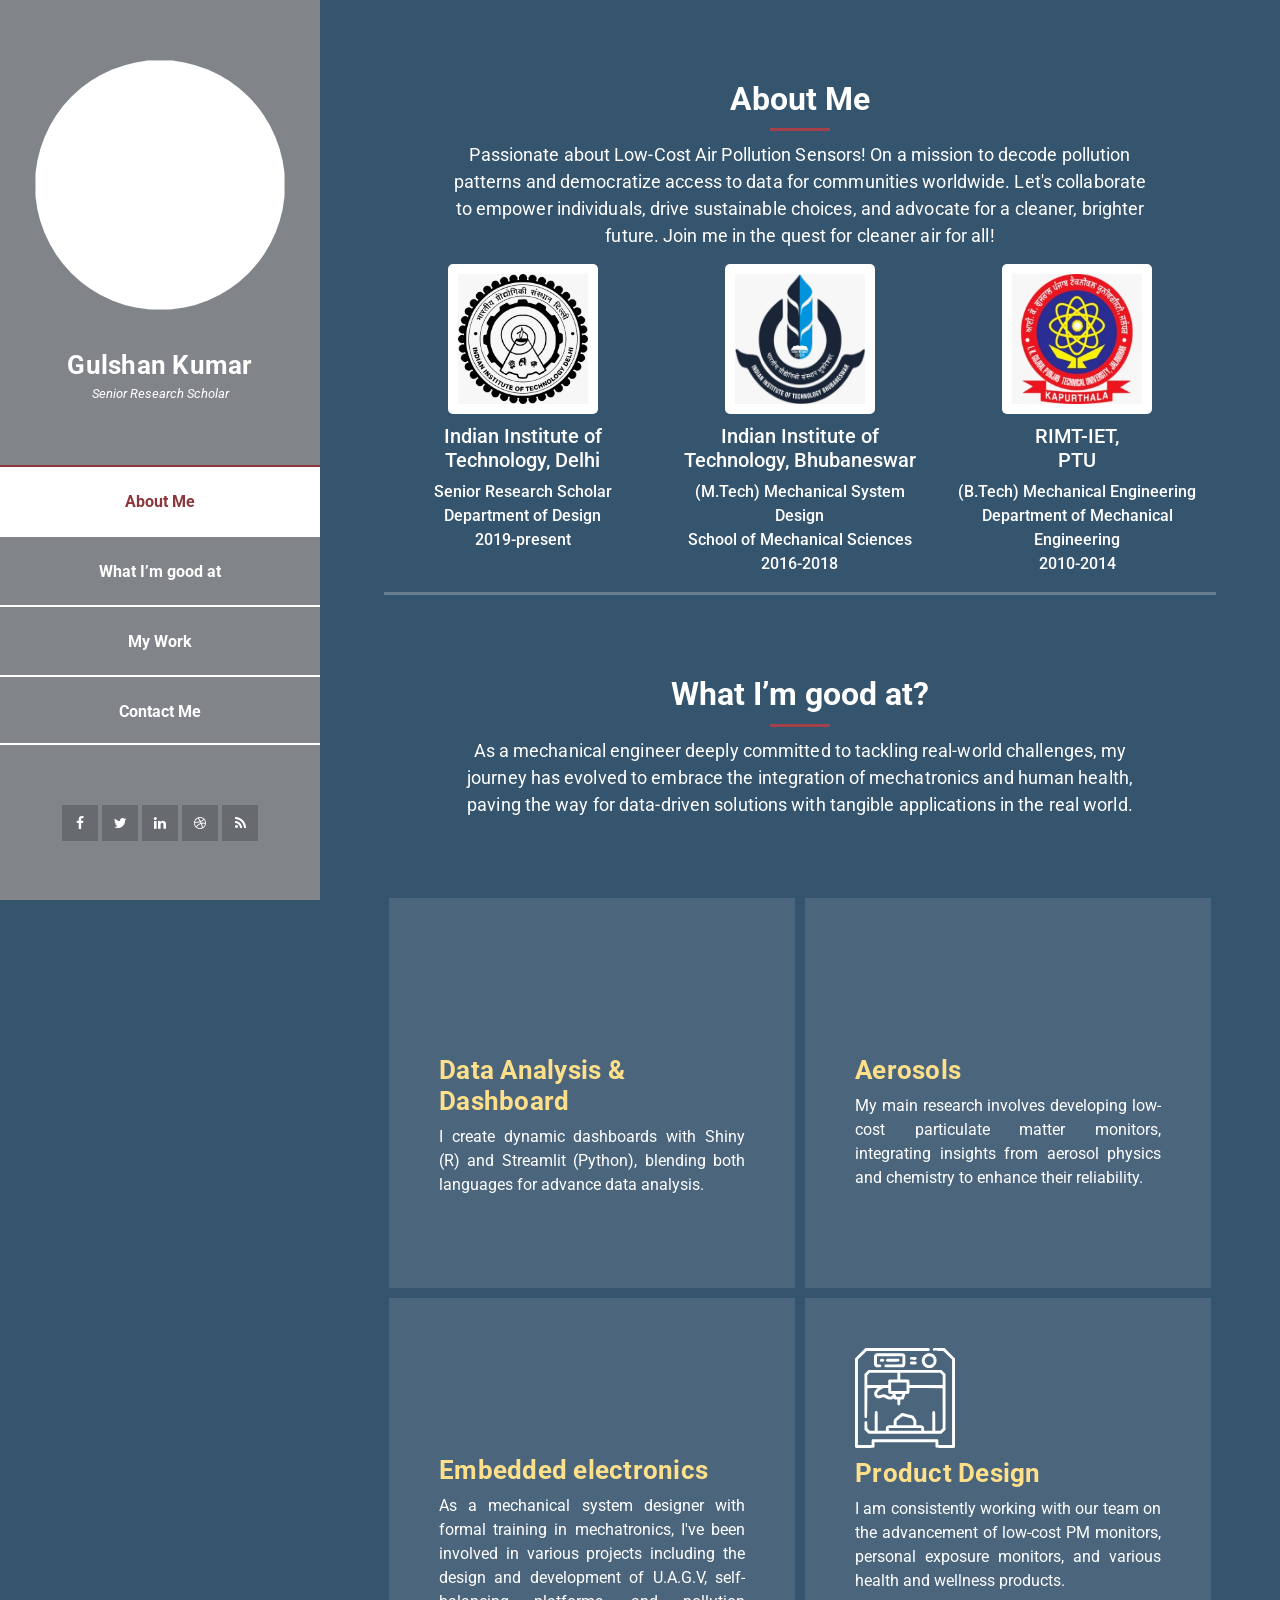
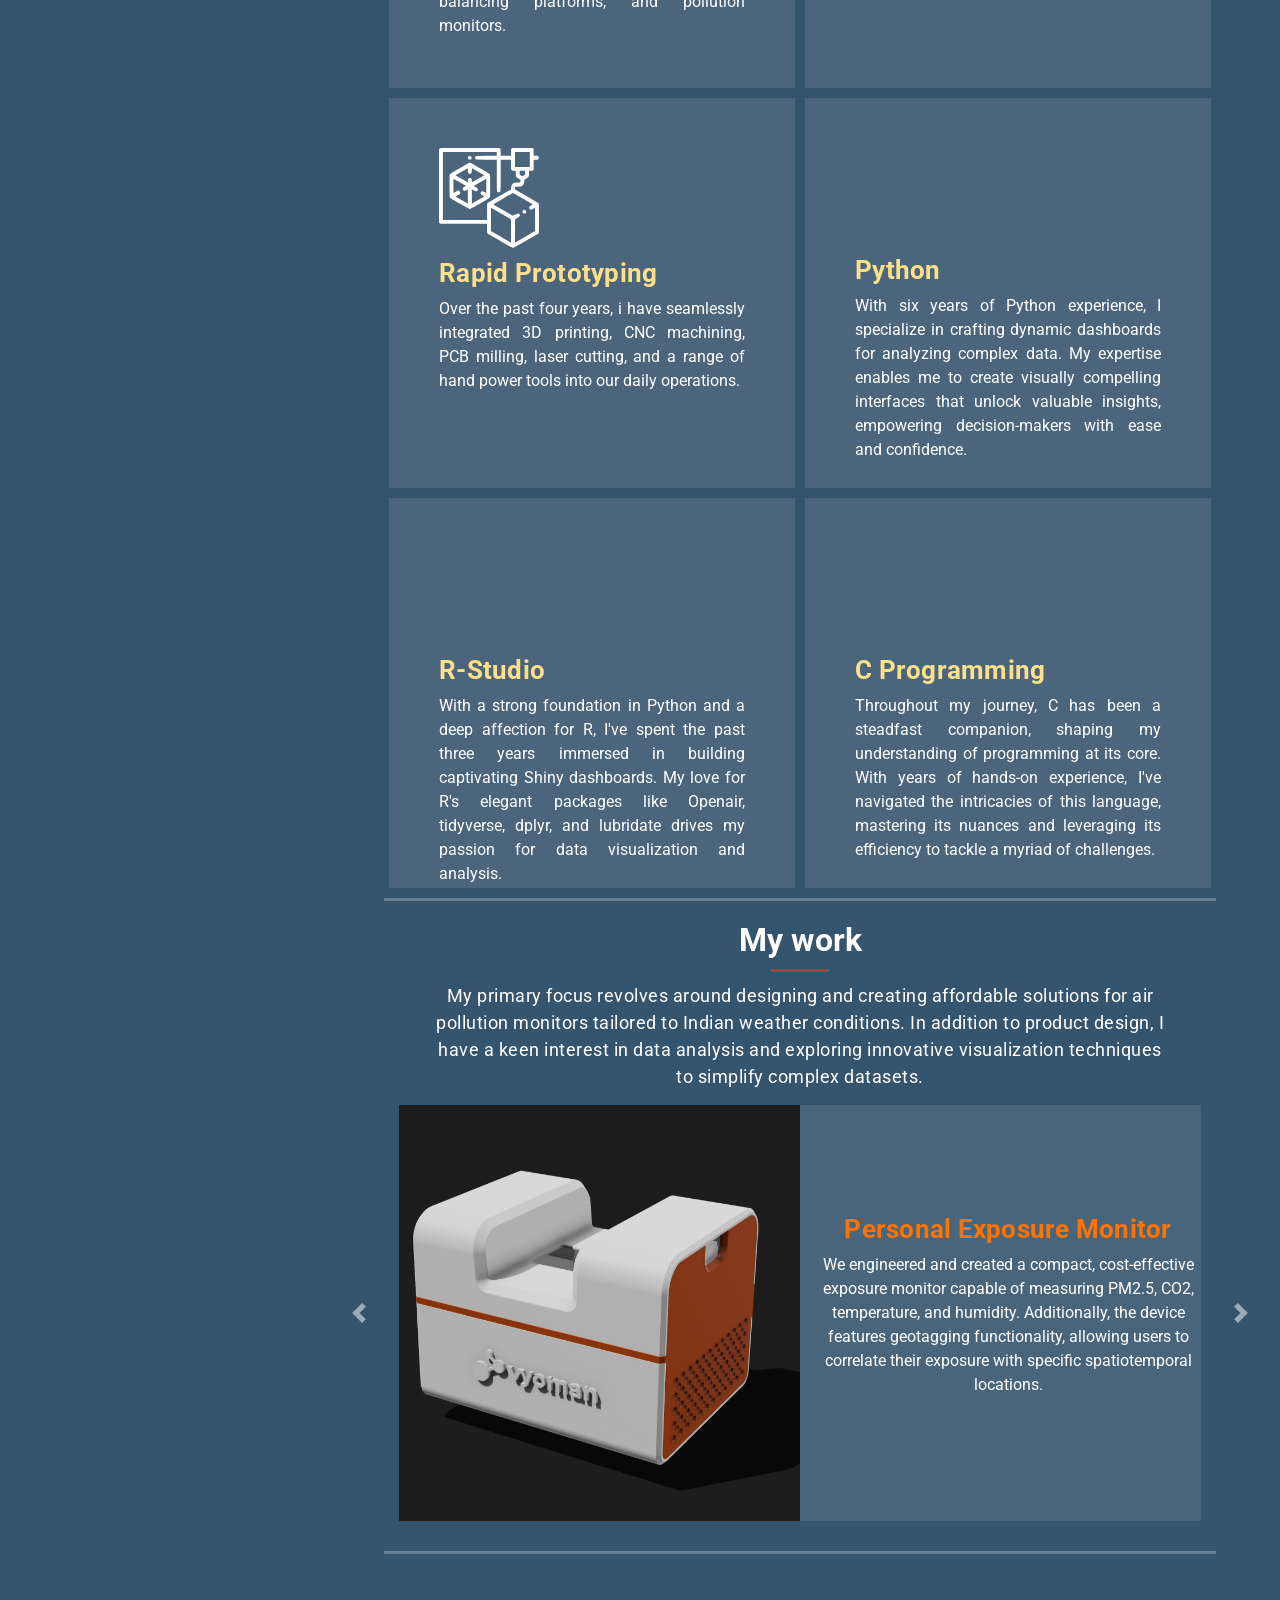
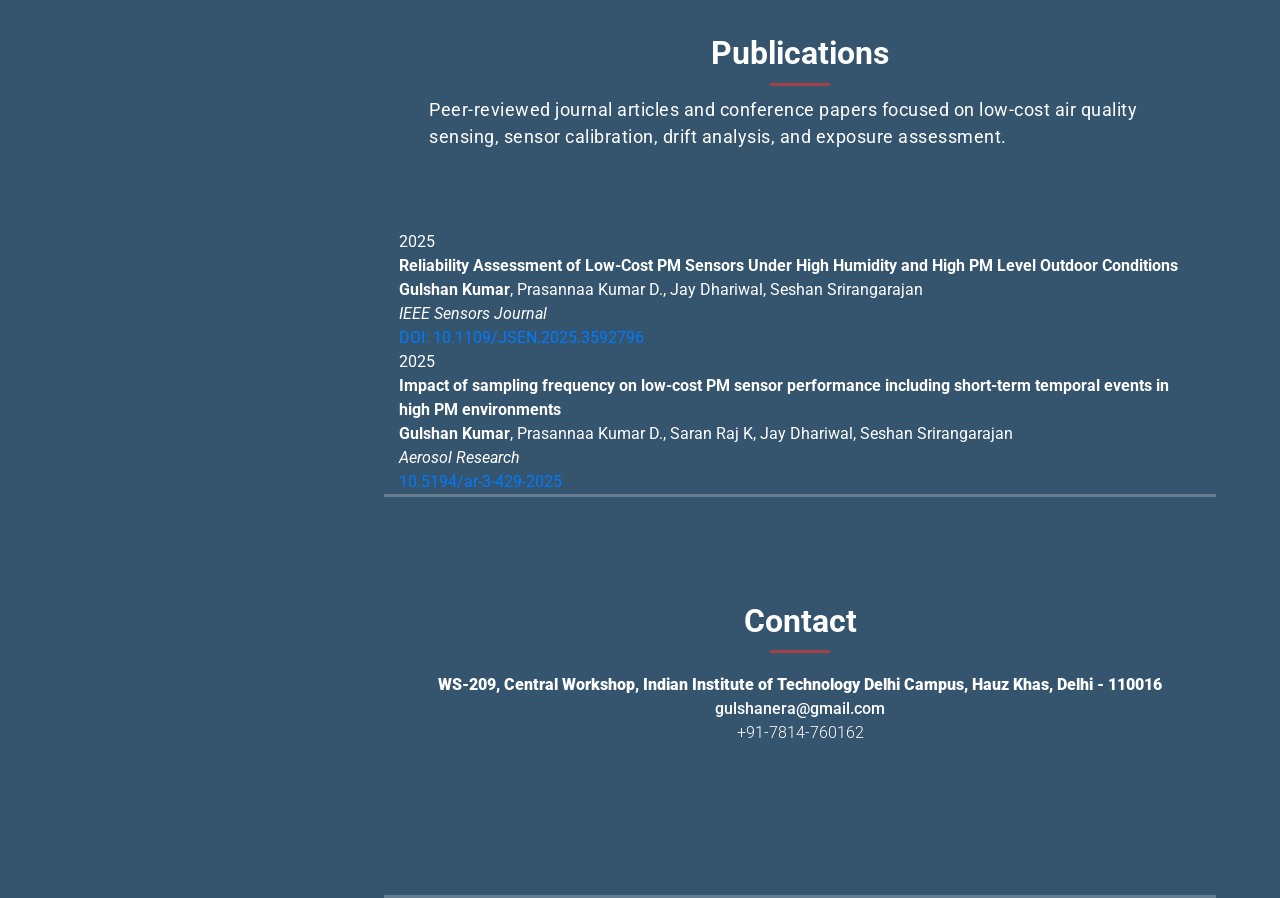
==== commit b745fd44: "Update index.html" ====
--- a/index.html
+++ b/index.html
@@ -405,7 +405,7 @@
         Reliability Assessment of Low-Cost PM Sensors Under High Humidity and High PM Level Outdoor Conditions
       </strong>
       <div class="pub-authors">
-        <strong>Gulshan Kumar</strong>, A. B. Singh, C. D. Sharma
+        <strong>Gulshan Kumar</strong>, Prasannaa Kumar D., Jay Dhariwal, Seshan Srirangarajan 
       </div>
       <div class="pub-journal">
         <em>IEEE Sensors Journal</em>
@@ -425,7 +425,7 @@
         Impact of sampling frequency on low-cost PM sensor performance including short-term temporal events in high PM environments
       </strong>
       <div class="pub-authors">
-        <strong>Gulshan Kumar</strong>, R. Mehta, S. Verma
+        <strong>Gulshan Kumar</strong>, Prasannaa Kumar D., Saran Raj K, Jay Dhariwal, Seshan Srirangarajan 
       </div>
       <div class="pub-journal">
         <em>Aerosol Research</em>
@@ -534,3 +534,4 @@
 
 
 
+
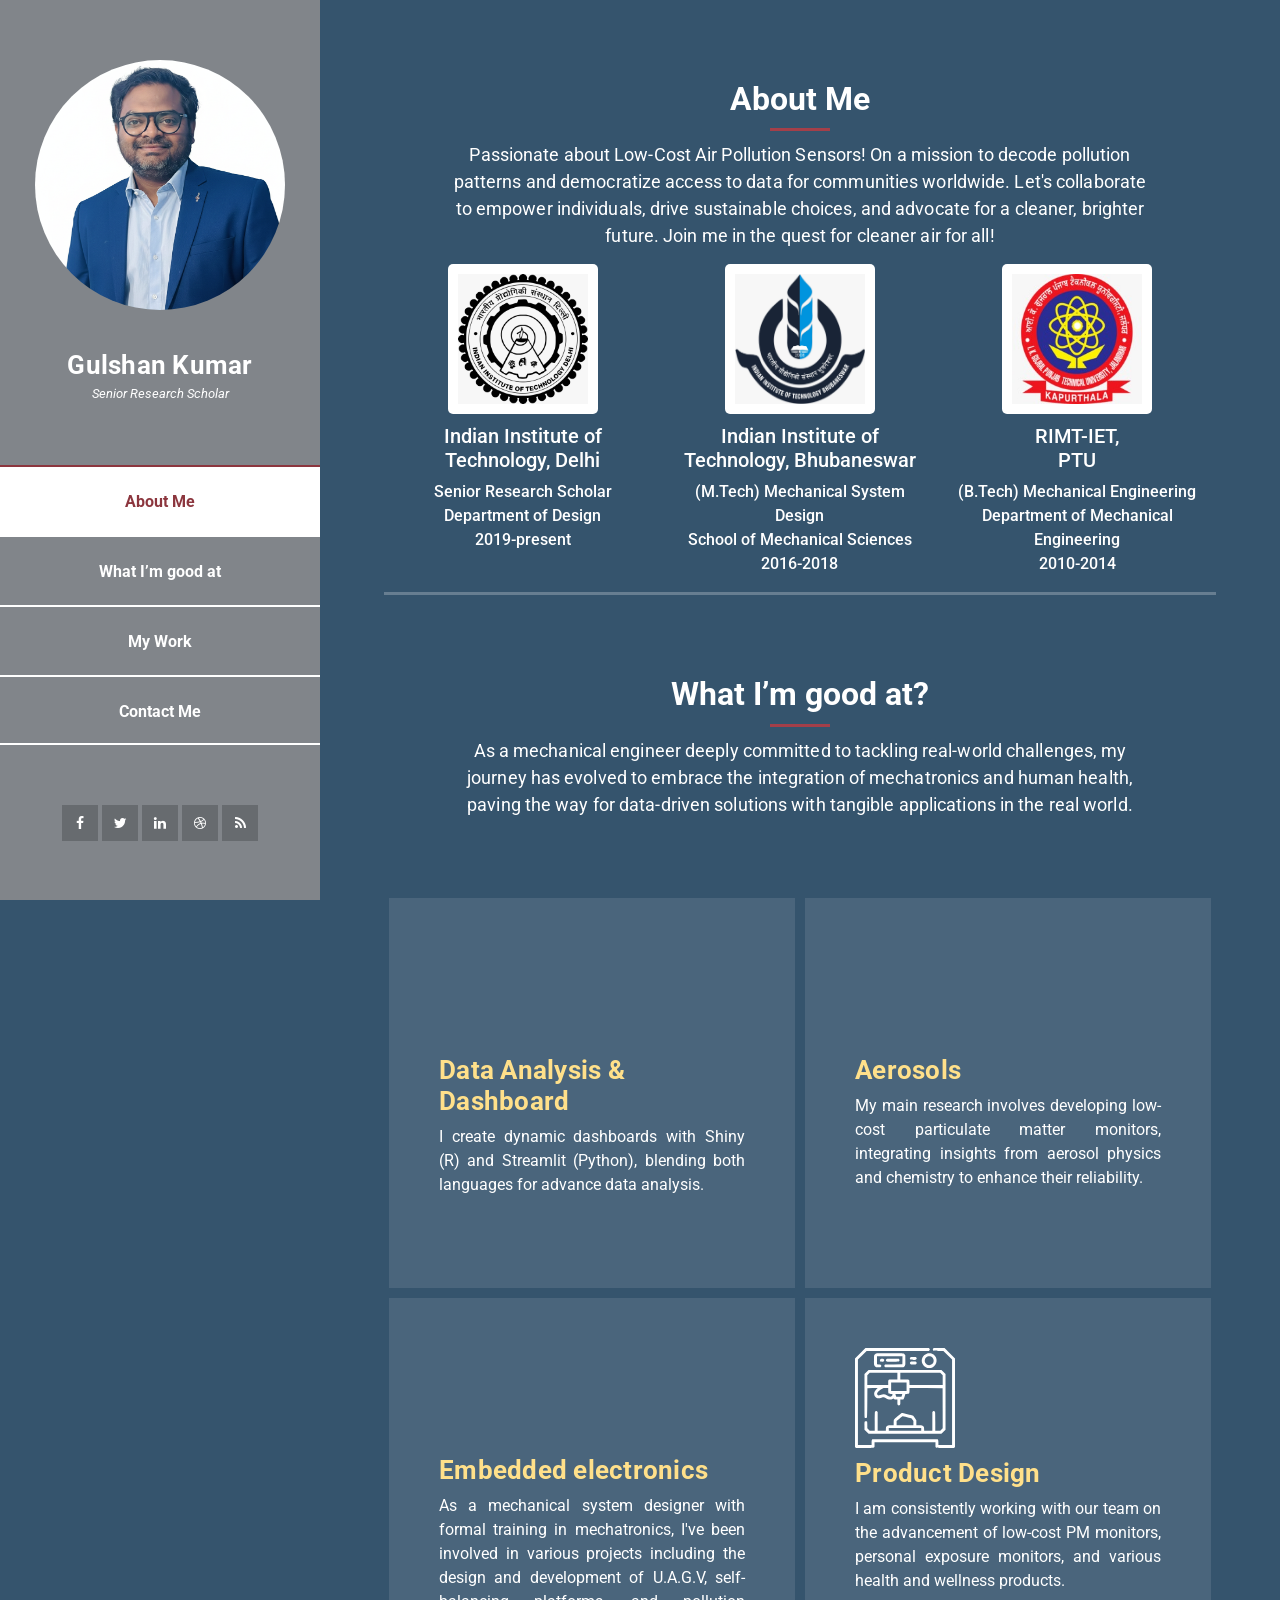
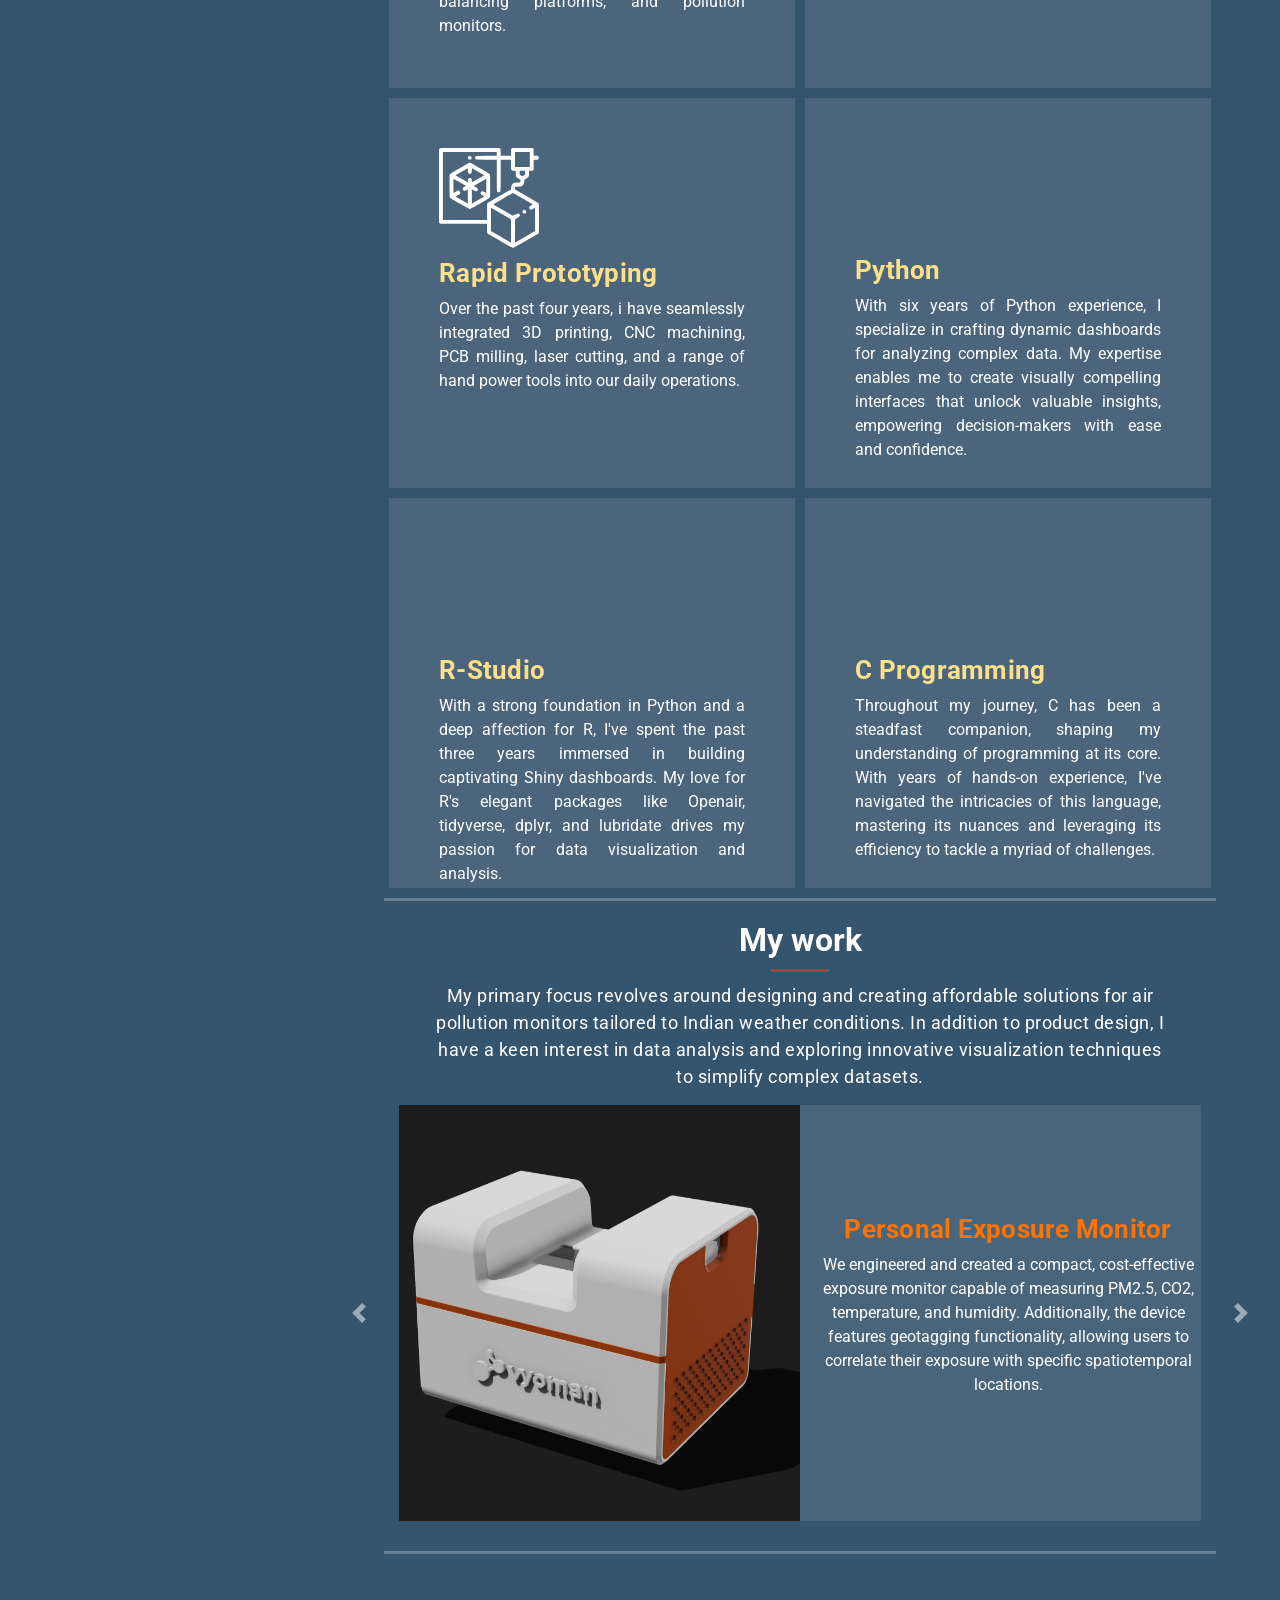
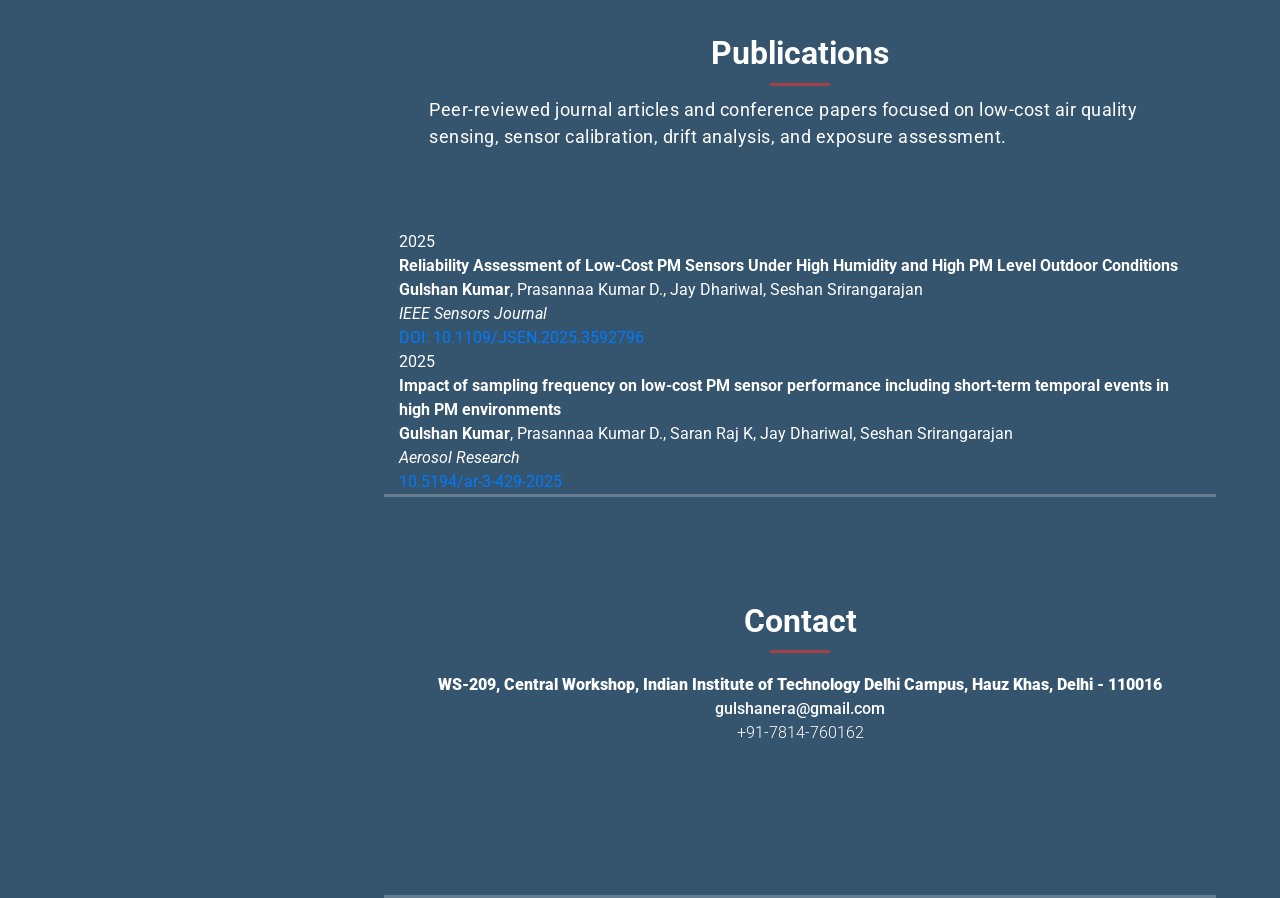
==== commit 4c9c8acc: "Update index.html" ====
--- a/index.html
+++ b/index.html
@@ -38,7 +38,7 @@
           <i class="fa fa-times" id="menu-close"></i>
           <div class="container-fluid">
             <div class="image">
-              <a href="#"><img src="assets/images/author-image.jpg" alt="" /></a>
+              <a href="#"><img src="assets/images/gulshan_DP.png" alt="" /></a>
             </div>
             <div class="author-content">
               <h4>Gulshan Kumar</h4>
@@ -535,3 +535,4 @@
 
 
 
+
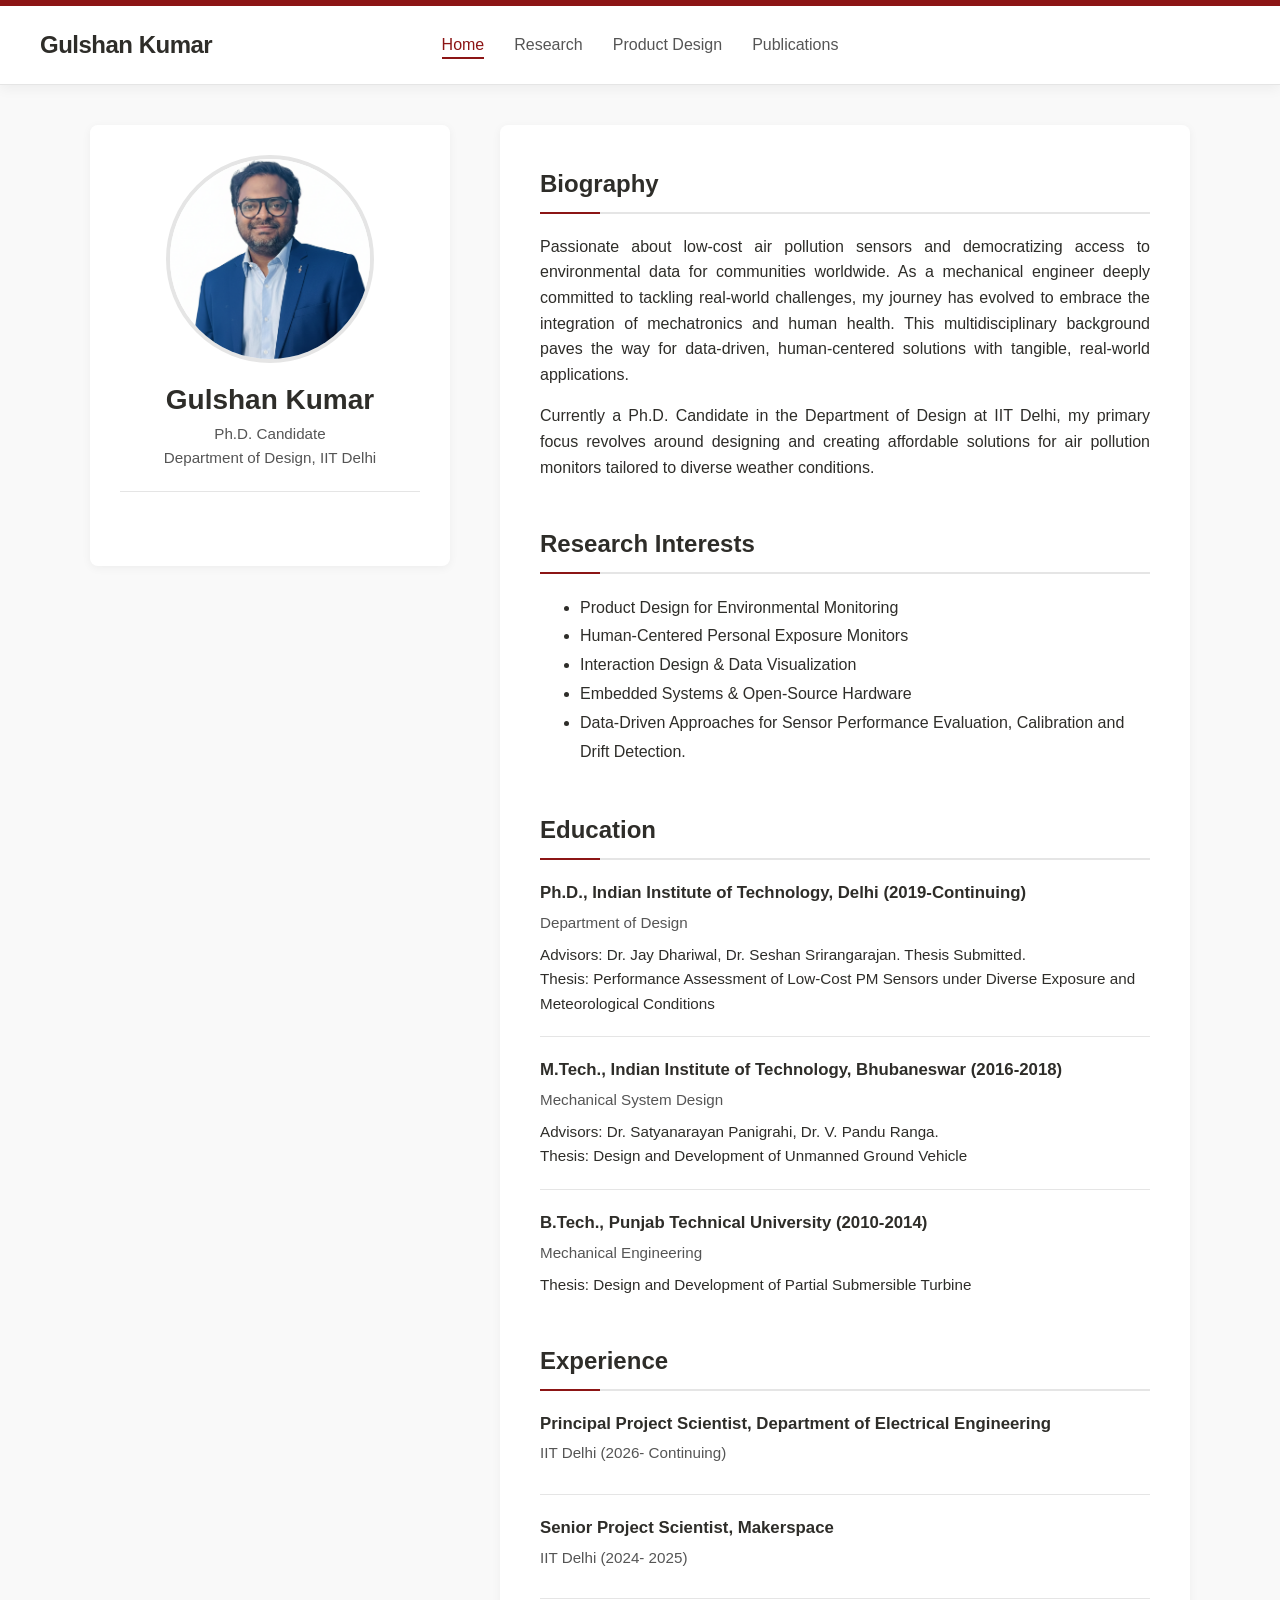
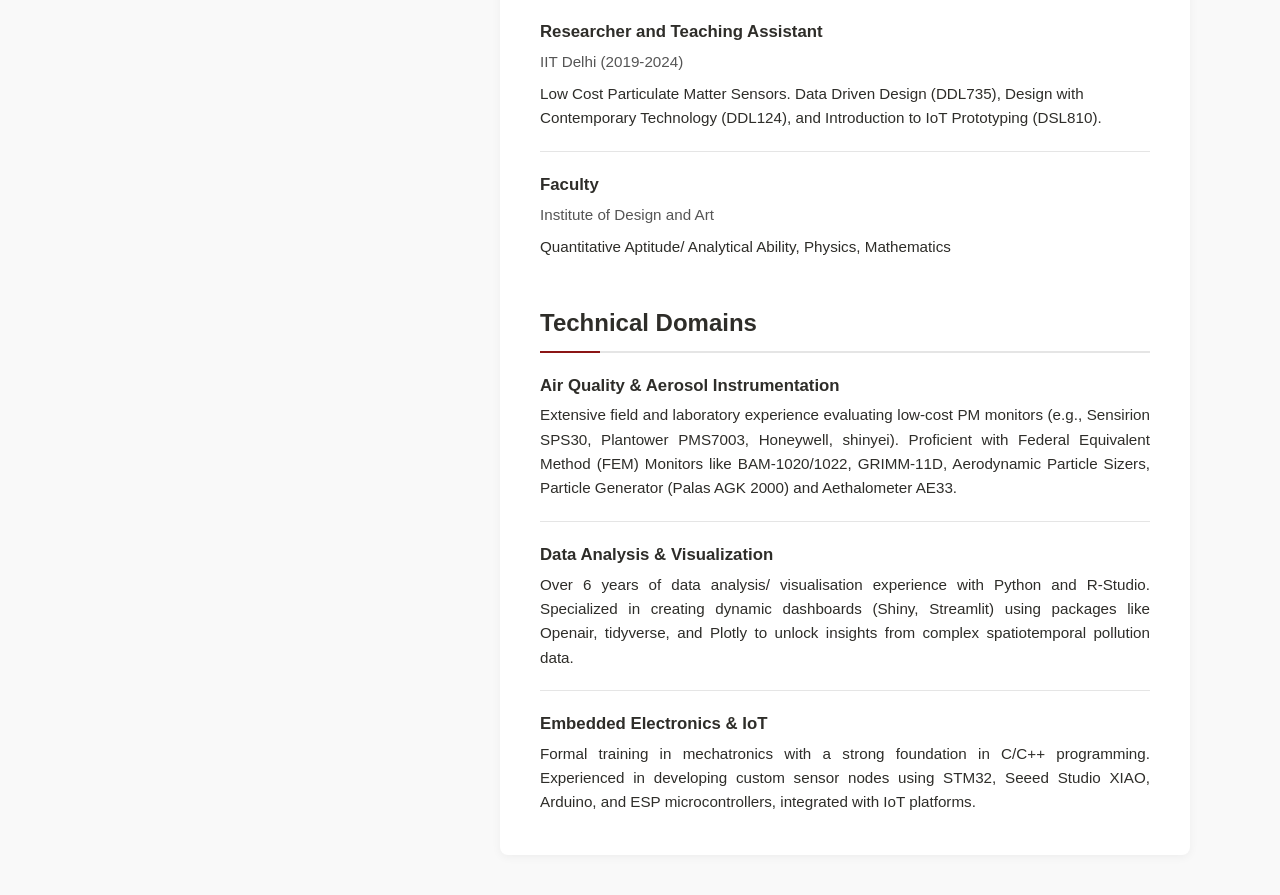
==== commit d7b1f655: "web" ====
--- a/index.html
+++ b/index.html
@@ -1,538 +1,331 @@
-<!DOCTYPE html>
-<html lang="en">
-  <head>
-    <meta charset="utf-8" />
-    <meta
-      name="viewport"
-      content="width=device-width, initial-scale=1, shrink-to-fit=no"
-    />
-    <meta name="description" content="" />
-    <meta name="author" content="" />
-    <link
-      href="https://fonts.googleapis.com/css?family=Lato:100,300,400,700,900"
-      rel="stylesheet"
-    />
-    <script src="https://kit.fontawesome.com/b4cecabf67.js" crossorigin="anonymous"></script>
-    <title>Gulshan Kumar</title>
-<!--
-Reflux Template
-https://templatemo.com/tm-531-reflux
--->
-    <!-- Bootstrap core CSS -->
-    <link href="vendor/bootstrap/css/bootstrap.min.css" rel="stylesheet" />
-
-    <!-- Additional CSS Files -->
-    <link rel="stylesheet" href="assets/css/fontawesome.css" />
-    <link rel="stylesheet" href="assets/css/templatemo-style.css" />
-    <link rel="stylesheet" href="assets/css/owl.css" />
-    <link rel="stylesheet" href="assets/css/lightbox.css" />
-  </head>
-
-  <body  id="page-wraper">
-
-     
-      <!-- Sidebar Menu -->
-      <div class="responsive-nav">
-        <i class="fa fa-bars" id="menu-toggle"></i>
-        <div id="menu" class="menu">
-          <i class="fa fa-times" id="menu-close"></i>
-          <div class="container-fluid">
-            <div class="image">
-              <a href="#"><img src="assets/images/gulshan_DP.png" alt="" /></a>
-            </div>
-            <div class="author-content">
-              <h4>Gulshan Kumar</h4>
-              <span>Senior Research Scholar</span>
-            </div>
-            <nav class="main-nav" role="navigation">
-              <ul class="main-menu">
-                <li><a href="#section1">About Me</a></li>
-                <li><a href="#section2">What I’m good at</a></li>
-                <li><a href="#section3">My Work</a></li>
-                <li><a href="#section4">Contact Me</a></li>
-              </ul>
-            </nav>
-            <div class="social-network">
-              <ul class="soial-icons">
-                <li>
-                  <a href="https://fb.com/templatemo"
-                    ><i class="fa fa-facebook"></i
-                  ></a>
-                </li>
-                <li>
-                  <a href="#"><i class="fa fa-twitter"></i></a>
-                </li>
-                <li>
-                  <a href="#"><i class="fa fa-linkedin"></i></a>
-                </li>
-                <li>
-                  <a href="#"><i class="fa fa-dribbble"></i></a>
-                </li>
-                <li>
-                  <a href="#"><i class="fa fa-rss"></i></a>
-                </li>
-              </ul>
-            </div>
-            <!-- <div class="copyright-text">
-             
-            </div> -->
-          </div>
-        </div>
-      </div>
-
-      <section class="section about-me" data-section="section1">
-        <div class="container-fluid">
-          <div class="section-heading">
-            <h2>About Me</h2>
-            <div class="line-dec"></div>
-            <span class="text-center">
-              Passionate about Low-Cost Air Pollution Sensors! On a mission to decode pollution patterns and democratize access to data for communities worldwide. Let's collaborate to empower individuals, drive 
-              sustainable choices, and advocate for a cleaner, brighter future. Join me in the quest for cleaner air for all!
-            </span>
-          </div>
-          <div class="row text-center">
-            <div class="col-md-4">
-              <img src="assets/images/IIT Delhi logo.jpeg" alt="Logo 1" class="logo">
-               <h5> Indian Institute of Technology, Delhi </h5>  
-              <p> Senior Research Scholar
-                  </br> Department of Design
-                  </br> 2019-present
-                </p>
-            </div>
-            <div class="col-md-4">
-              <img src="assets/images/IIT BBSR logo.jpeg" alt="Logo 1" class="logo">
-              <h5> Indian Institute of Technology, Bhubaneswar </h5>  
-              <p>(M.Tech) Mechanical System Design
-              </br> School of Mechanical Sciences
-              </br> 2016-2018
-            </p>
-            </div>
-            <div class="col-md-4">
-              <img src="assets/images/PTU logo.jpeg" alt="Logo 1" class="logo">
-              <h5> RIMT-IET,<br> PTU </h5>  
-              <p>(B.Tech) Mechanical Engineering
-              </br> Department of Mechanical Engineering
-              </br> 2010-2014
-            </p>
-            </div>
-          </div>
-        </div>
-    </section>
-          <!-- <div class="left-image-post">
-            <div class="row">
-              <div class="col-md-6">
-                <div class="left-image">
-                  <img src="assets/images/left-image.jpg" alt="" />
-                </div>
-              </div>
-              <div class="col-md-6">
-                <div class="right-text">
-                  <h4>Reflux HTML CSS Template</h4>
-                  <p>
-                    Donec tristique feugiat lacus, at sollicitudin nunc euismod
-                    sed. Mauris viverra, erat non sagittis gravida, elit dui
-                    mollis ante, sit amet eleifend purus ligula eget eros. Sed
-                    tincidunt quam vitae neque pharetra dignissim eget ut
-                    libero.
-                  </p>
-                  <div class="white-button">
-                    <a href="#">Read More</a>
-                  </div>
-                </div>
-              </div>
-            </div>
-          </div> -->
-          <!-- <div class="right-image-post">
-            <div class="row">
-              <div class="col-md-6">
-                <div class="left-text">
-                  <h4>Sed sagittis rhoncus velit</h4>
-                  <p>
-                    Pellentesque habitant morbi tristique senectus et netus et
-                    malesuada fames ac turpis egestas. Vestibulum fermentum
-                    eleifend nibh, vitae sodales elit finibus pretium.
-                    Suspendisse potenti. Ut sollicitudin risus a sollicitudin
-                    semper.
-                  </p>
-                  <div class="white-button">
-                    <a href="#">Read More</a>
-                  </div>
-                </div>
-              </div>
-              <div class="col-md-6">
-                <div class="right-image">
-                  <img src="assets/images/right-image.jpg" alt="" />
-                </div>
-              </div>
-            </div>
-          </div> -->
-
-      <section class="section my-services" data-section="section2">
-        <div class="container-fluid">
-          <div class="section-heading">
-            <h2>What I’m good at?</h2>
-            <div class="line-dec"></div>
-            <span
-              >As a mechanical engineer deeply committed to tackling real-world challenges, my journey has evolved to embrace the integration of 
-              mechatronics and human health, paving the way for data-driven solutions with tangible applications in the real world.</span
-            >
-          </div>
-          <div class="row">
-            <div class="col-md-6">
-              <div class="service-item">
-                <div class="service-icon"><i class="fa-solid fa-chart-line"></i></div>
-                <h4>Data Analysis &amp; Dashboard</h4>
-                <p>
-                  I create dynamic dashboards with Shiny (R) and Streamlit (Python), blending both languages for advance data analysis.
-                   
-                </p>
-              </div>
-            </div>
-            <div class="col-md-6">
-              <div class="service-item">
-                <div class="service-icon"><i class="fa-solid fa-smog"></i></div>
-                <h4>Aerosols</h4>
-                      <p>
-                        My main research involves developing low-cost particulate matter monitors,
-                         integrating insights from aerosol physics and chemistry to enhance their reliability.
-                      </p>
-                </p>
-              </div>
-            </div>
-            <div class="col-md-6">
-              <div class="service-item">
-                <div class="service-icon"><i class="fa-solid fa-microchip"></i></div>
-                <h4>Embedded electronics</h4>
-                <p>
-                  As a mechanical system designer with formal training in mechatronics, I've been involved in various projects including the design and development of U.A.G.V,
-                   self-balancing platforms, and pollution monitors.
-                </p>
-              </div>
-            </div>
-            <div class="col-md-6">
-              <div class="service-item">
-                <div class="service-icon"><img src="/assets/images/3d-printing.svg" class="filter-green"/></div>
-                <h4>Product Design</h4>
-                <p>
-                 I am consistently working with our team on the advancement of low-cost PM monitors, personal exposure monitors,
-                  and various health and wellness products. 
-                </p>
-              </div>
-            </div>
-            <div class="col-md-6">
-              <div class="service-item">
-                <div class="service-icon"><img src="/assets/images/3d-printing-_1_.svg" class="filter-green"/></div>
-                <h4>Rapid Prototyping</h4>
-                <p>
-                  Over the past four years, i have seamlessly integrated 3D printing, CNC machining, PCB milling, laser cutting,
-                   and a range of hand power tools into our daily operations.
-                </p>
-              </div>
-            </div>
-            <div class="col-md-6">
-              <div class="service-item">
-                <div class=" service-icon"><i class="fa-brands fa-python"></i></div>
-                <h4>Python</h4>
-                <p>  
-                  With six years of Python experience, I specialize in crafting dynamic dashboards for analyzing complex data.
-                   My expertise enables me to create visually compelling interfaces that unlock valuable insights,
-                    empowering decision-makers with ease and confidence.
-                </p>
-              </div>
-            </div>
-            <div class="col-md-6">
-              <div class="service-item">
-                <div class="service-icon"><i class="fa-solid fa-r"></i></div>
-                <h4>R-Studio</h4>
-                <p>
-                  With a strong foundation in Python and a deep affection for R, I've spent the past three years immersed in building captivating Shiny dashboards.
-                   My love for R's elegant packages like Openair, tidyverse, dplyr, and lubridate drives my passion for data visualization and analysis.
-                </p>
-              </div>
-            </div>
-            <div class="col-md-6">
-              <div class="service-item">
-                <div class="service-icon"><i class="fa-solid fa-c"></i></div>
-                <h4>C Programming</h4>
-                <p>
-                  Throughout my journey, C has been a steadfast companion, shaping my understanding of programming at its core. With years of hands-on experience,
-                   I've navigated the intricacies of this language, mastering its nuances and leveraging its efficiency to tackle a myriad of challenges. 
-                </p>
-              </div>
-            </div>
-            </div>
-            </div>
-            </section>
-
-
-
-      <section class="section work"  data-section="section3">
-        <div class="section-heading">
-          <h2>My work</h2>
-          <div class="line-dec"></div>
-          <span
-            >My primary focus revolves around designing and creating affordable solutions for air pollution monitors tailored to Indian weather conditions. In addition to product design, I have a keen interest in data analysis and exploring innovative visualization techniques to simplify complex datasets.</span
-          >
-        </div>
-        <div class="container-fluid">
-          <div id="carouselExampleIndicators" class="carousel slide carousel-fade" data-cycle-pause-on-hover="#carouselExampleIndicators" data-ride="carousel">
-      
-            <div class="carousel-inner">
-              <div class="carousel-item active">
-                  <div class="row">
-                    <div class="col-md-6">
-                      <img src="assets/images/pem.PNG" class="d-block w-100" alt="...">
-                    </div>
-                    <div class="col-md-6">
-                    <div class="content-text">
-                        <h4 style="color:rgb(255, 115, 0);">Personal Exposure Monitor</h4>
-                        <p>
-                          We engineered and created a compact, cost-effective exposure monitor capable of measuring PM2.5, CO2, temperature, and humidity. Additionally, the device features geotagging functionality, allowing users to correlate their exposure with specific spatiotemporal locations.
-                        </p>
-                      </div>
-                    </div>
-                </div>
-              </div>
-              <div class="carousel-item">
-                  <div class="row">
-                    <div class="col-md-6">
-                      <img src="assets/images/vyoman_outdoor_unit.png" class="d-block w-100" alt="...">
-                    </div>
-                    <div class="col-md-6">
-                    <div class="content-text">
-                        <h4 style="color:rgb(255, 115, 0);">Outdoor PM<sub>2.5</sub> Monitor</h4>
-                        <p>
-                          We successfully developed a budget-friendly PM<sub>2.5</sub> monitor priced at under $150 USD. These monitors have undergone rigorous testing in various ambient conditions and extreme exposure scenarios over a period of more than three years.
-                        </p>
-                      </div>
-                    </div>
-                </div>
-              </div>
-              <div class="carousel-item">
-                <div class="row">
-           <div class="col-md-6">
-             <img src="assets/images/uagv_concept.png" class="d-block w-100" alt="...">
-           </div>
-           <div class="col-md-6">
-           <div class="content-text">
-               <h4 style="color:rgb(255, 115, 0);">UAGV Prototype</h4>
-               <p>                
-                For my M.tech Thesis, I developed a compact Unmanned Autonomous Ground Vehicle (U.A.G.V.)
-                equipped with a rocker bogie mechanism and a stable platform suitable for tracking and various other applications.
-               </p>
-             </div>
-           </div>
-       </div>
-     </div>     
-     <div class="carousel-item">
-      <div class="row">
-        <div class="col-md-6">
-          <img src="assets/images/dpcc.png" class="d-block w-100" alt="...">
-        </div>
-        <div class="col-md-6">
-          <div class="content-text">
-            <h4 style="color:rgb(255, 115, 0);">LCS calibration</h4>
-            <p>                
-              We work closely with DPCC and CPCB to calibrate our low cost monitors with reference. 
-            </p>
-          </div>
-          </div>
-        </div>
-      </div>    
-      <div class="carousel-item">
-        <div class="row">
-          <div class="col-md-6">
-            <img src="assets/images/jodhpur.png" class="d-block w-100" alt="...">
-          </div>
-          <div class="col-md-6">
-            <div class="content-text">
-              <h4 style="color:rgb(255, 115, 0);">Collocated Study</h4>
-              <p>                
-                To comprehend the impact of climatic conditions and exposure on lifespan, reliability, and other parameters,
-                we deployed our monitors in various climatic regions for collocation studies. 
-              </p>
-            </div>
-          </div>
-        </div>
-      </div>   
-      <div class="carousel-item">
-        <div class="row">
-          <div class="col-md-6">
-            <img src="assets/images/dashboard.png" class="d-block w-100" alt="...">
-          </div>
-          <div class="col-md-6">
-            <div class="content-text">
-                <h4 style="color:rgb(255, 115, 0);">Data Analysis</h4>
-                  <p>                
-                    We create custom dashboards for real-time data monitoring and historical data analysis using both R Studio and Python. 
-                  </p>
-              </div>
-            </div>
-          </div>
-        </div> 
-     </div>
-            <a class="carousel-control-prev" type="button" data-target="#carouselExampleIndicators" data-slide="prev">
-              <span class="carousel-control-prev-icon" aria-hidden="true"></span>
-              <span class="sr-only">Previous</span>
-            </a>
-            <a class="carousel-control-next" type="button" data-target="#carouselExampleIndicators" data-slide="next">
-              <span class="carousel-control-next-icon" aria-hidden="true"></span>
-              <span class="sr-only">Next</span>
-            </a>
-          </div>
-        </div>
-      </section>
-
-    <section class="section publications" data-section="section4">
-  <div class="section-heading">
-    <h2>Publications</h2>
-    <div class="line-dec"></div>
-    <span>
-      Peer-reviewed journal articles and conference papers focused on low-cost air quality sensing,
-      sensor calibration, drift analysis, and exposure assessment.
-    </span>
-  </div>
-
-  <div class="container">
-    <div class="row">
-      <div class="col-md-12">
-        <ul class="publication-list">
-
-          <li>
-    <span class="pub-year">2025</span>
-    <div class="pub-content">
-      <strong class="pub-title">
-        Reliability Assessment of Low-Cost PM Sensors Under High Humidity and High PM Level Outdoor Conditions
-      </strong>
-      <div class="pub-authors">
-        <strong>Gulshan Kumar</strong>, Prasannaa Kumar D., Jay Dhariwal, Seshan Srirangarajan 
-      </div>
-      <div class="pub-journal">
-        <em>IEEE Sensors Journal</em>
-      </div>
-      <div class="pub-links">
-        <a href="https://ieeexplore.ieee.org/abstract/document/11106338" target="_blank">
-          DOI: 10.1109/JSEN.2025.3592796
-        </a>
-      </div>
-    </div>
-  </li>
-
-  <li>
-    <span class="pub-year">2025</span>
-    <div class="pub-content">
-      <strong class="pub-title">
-        Impact of sampling frequency on low-cost PM sensor performance including short-term temporal events in high PM environments
-      </strong>
-      <div class="pub-authors">
-        <strong>Gulshan Kumar</strong>, Prasannaa Kumar D., Saran Raj K, Jay Dhariwal, Seshan Srirangarajan 
-      </div>
-      <div class="pub-journal">
-        <em>Aerosol Research</em>
-      </div>
-      <div class="pub-links">
-        <a href="https://ar.copernicus.org/articles/3/429/2025/ar-3-429-2025.html" target="_blank">10.5194/ar-3-429-2025</a>
-      </div>
-    </div>
-  </li>
-
-</ul>
-
-        
-
-        </ul>
-      </div>
-    </div>
-  </div>
-</section>
-      <section class="section contact"  data-section="section4">
-          <div class="container-fluid">
-            <div class="section-heading">
-              <h2>Contact</h2>
-              <div class="line-dec"></div>
-            </div>
-            <div class="contact-details">
-              <span class="Address">
-                WS-209, Central Workshop, Indian Institute of Technology Delhi Campus, Hauz Khas, Delhi - 110016
-              </span>
-              <span class="email">
-                gulshanera@gmail.com
-              </span>
-              <span class="phone">
-                +91-7814-760162
-              </span>
-            </div>
-          </div>
-      </section>
-
- 
-
-
-    <!-- Scripts -->
-    <!-- Bootstrap core JavaScript -->
-   
-    <script src="vendor/jquery/jquery.min.js"></script>
-    <script src="vendor/bootstrap/js/bootstrap.bundle.min.js"></script>
-
-    <script src="assets/js/isotope.min.js"></script>
-    <script src="assets/js/owl-carousel.js"></script>
-  
-    <script src="assets/js/lightbox.js"></script>
-    <script src="assets/js/custom.js"></script>
-    <script>
-      //according to loftblog tut
-      $(".main-menu li:first").addClass("active");
-
-      var showSection = function showSection(section, isAnimate) {
-        var direction = section.replace(/#/, ""),
-          reqSection = $(".section").filter(
-            '[data-section="' + direction + '"]'
-          ),
-          reqSectionPos = reqSection.offset().top - 0;
-
-        if (isAnimate) {
-          $("body, html").animate(
-            {
-              scrollTop: reqSectionPos
-            },
-            800
-          );
-        } else {
-          $("body, html").scrollTop(reqSectionPos);
-        }
-      };
-
-      var checkSection = function checkSection() {
-        $(".section").each(function() {
-          var $this = $(this),
-            topEdge = $this.offset().top -500,
-            bottomEdge = topEdge + $this.height(),
-            wScroll = $(window).scrollTop();
-          if (topEdge < wScroll && bottomEdge > wScroll) {
-            var currentId = $this.data("section"),
-              reqLink = $("a").filter("[href*=\\#" + currentId + "]");
-            reqLink
-              .closest("li")
-              .addClass("active")
-              .siblings()
-              .removeClass("active");
-          }
-        });
-      };
-
-      $(".main-menu").on("click", "a", function(e) {
-        e.preventDefault();
-        showSection($(this).attr("href"), true);
-      });
-
-      $(window).scroll(function() {
-        checkSection();
-      });
-    </script>
-  </body>
-</html>
-
-
-
-
-
+<!DOCTYPE html>
+<html lang="en">
+<head>
+    <meta charset="UTF-8">
+    <meta name="viewport" content="width=device-width, initial-scale=1.0">
+    <title>Gulshan Kumar | Home</title>
+    <style>
+        /* Base Styles */
+        :root {
+            --primary-color: #8C1515;
+            --text-main: #2e2d29;
+            --text-muted: #555555;
+            --bg-color: #f9f9f9;
+            --border-color: #e5e5e5;
+        }
+
+        body {
+            font-family: -apple-system, BlinkMacSystemFont, "Segoe UI", Roboto, "Helvetica Neue", Arial, sans-serif;
+            line-height: 1.6;
+            color: var(--text-main);
+            background-color: var(--bg-color);
+            margin: 0;
+            padding: 0;
+        }
+
+        h1, h2, h3 { font-weight: 600; margin-top: 0; }
+        a { color: var(--primary-color); text-decoration: none; }
+        a:hover { text-decoration: underline; }
+
+        /* Top Navigation Header - Centered Layout */
+        .site-header {
+            background-color: #ffffff;
+            border-top: 6px solid var(--primary-color);
+            border-bottom: 1px solid var(--border-color);
+            padding: 20px 40px;
+            
+            /* Grid layout allows perfect centering of the nav */
+            display: grid;
+            grid-template-columns: 1fr auto 1fr;
+            align-items: center;
+            
+            box-shadow: 0 4px 12px rgba(0,0,0,0.05);
+            position: sticky;
+            top: 0;
+            z-index: 1000; 
+        }
+
+        .site-title {
+            grid-column: 1;
+            justify-self: start;
+            font-size: 1.5rem;
+            font-weight: 700;
+            color: var(--text-main);
+            text-decoration: none;
+            letter-spacing: -0.5px;
+        }
+
+        .site-title:hover { text-decoration: none; color: var(--primary-color); }
+
+        .site-nav {
+            grid-column: 2;
+            justify-self: center;
+            display: flex;
+            gap: 30px;
+            list-style: none;
+            margin: 0;
+            padding: 0;
+        }
+
+        .site-nav a {
+            color: var(--text-muted);
+            font-weight: 500;
+            text-decoration: none;
+            font-size: 1rem;
+            transition: color 0.2s ease;
+            padding-bottom: 4px;
+        }
+
+        .site-nav a:hover, .site-nav a.active {
+            color: var(--primary-color);
+            text-decoration: none;
+            border-bottom: 2px solid var(--primary-color);
+        }
+
+        /* Layout Container */
+        .container {
+            max-width: 1100px;
+            margin: 40px auto;
+            padding: 0 20px;
+            display: flex;
+            gap: 50px;
+            align-items: flex-start;
+        }
+
+        /* Left Sidebar (Profile Info) */
+        .profile-sidebar {
+            flex: 0 0 300px;
+            background: #fff;
+            padding: 30px;
+            border-radius: 8px;
+            box-shadow: 0 2px 10px rgba(0,0,0,0.05);
+            position: sticky;
+            top: 120px; 
+        }
+
+        .profile-image {
+            width: 200px;
+            height: 200px;
+            border-radius: 50%;
+            object-fit: cover;
+            margin: 0 auto 20px;
+            display: block;
+            border: 4px solid var(--border-color);
+        }
+
+        .profile-name {
+            font-size: 1.75rem;
+            text-align: center;
+            margin-bottom: 5px;
+            color: var(--text-main);
+            line-height: 1.2;
+        }
+
+        .profile-title {
+            font-size: 0.95rem;
+            text-align: center;
+            color: var(--text-muted);
+            margin-bottom: 20px;
+            font-weight: 500;
+        }
+
+        .contact-info {
+            border-top: 1px solid var(--border-color);
+            padding-top: 20px;
+            margin-top: 20px;
+            font-size: 0.9rem;
+            word-break: break-word;
+        }
+
+        .contact-item {
+            margin-bottom: 12px;
+            display: flex;
+            align-items: flex-start;
+            gap: 10px;
+        }
+
+        .contact-label { font-weight: 600; min-width: 65px; color: var(--text-main); }
+
+        /* Right Content Area */
+        .profile-content {
+            flex: 1;
+            background: #fff;
+            padding: 40px;
+            border-radius: 8px;
+            box-shadow: 0 2px 10px rgba(0,0,0,0.05);
+        }
+
+        .section { margin-bottom: 45px; }
+        .section:last-child { margin-bottom: 0; }
+
+        .section-title {
+            font-size: 1.5rem;
+            color: var(--text-main);
+            border-bottom: 2px solid var(--border-color);
+            padding-bottom: 8px;
+            margin-bottom: 20px;
+            position: relative;
+        }
+        
+        .section-title::after {
+            content: '';
+            position: absolute;
+            bottom: -2px;
+            left: 0;
+            width: 60px;
+            height: 2px;
+            background-color: var(--primary-color);
+        }
+
+        .item-list { list-style: none; padding: 0; margin: 0; }
+        
+        .item-entry {
+            margin-bottom: 20px;
+            padding-bottom: 20px;
+            border-bottom: 1px solid var(--border-color);
+        }
+        
+        .item-entry:last-child { border-bottom: none; margin-bottom: 0; padding-bottom: 0; }
+        .item-title { font-weight: 600; font-size: 1.05rem; margin-bottom: 4px; color: var(--text-main); }
+        .item-meta { color: var(--text-muted); font-size: 0.95rem; margin-bottom: 8px; }
+        .item-desc { font-size: 0.95rem; margin: 0; }
+
+        /* Responsive Design */
+        @media (max-width: 850px) {
+            .site-header {
+                display: flex;
+                flex-direction: column;
+                gap: 15px;
+                padding: 20px;
+            }
+            .site-nav { flex-wrap: wrap; justify-content: center; gap: 15px; }
+            .container { flex-direction: column; align-items: center; margin-top: 20px; }
+            .profile-sidebar { flex: none; width: 100%; max-width: 500px; position: static; box-sizing: border-box; }
+            .profile-content { width: 100%; box-sizing: border-box; padding: 25px; }
+        }
+    </style>
+</head>
+<body>
+
+    <header class="site-header">
+        <a href="index.html" class="site-title">Gulshan Kumar</a>
+        
+        <ul class="site-nav">
+            <li><a href="index.html" class="active">Home</a></li>
+            <li><a href="research.html">Research</a></li>
+            <li><a href="design.html">Product Design</a></li>
+            <li><a href="publications.html">Publications</a></li>
+        </ul>
+    </header>
+
+    <div class="container">
+        <aside class="profile-sidebar">
+            <img src="assets/image/gulshan_DP.png" alt="Gulshan Kumar" class="profile-image">
+            
+            <h1 class="profile-name">Gulshan Kumar</h1>
+            <div class="profile-title">Ph.D. Candidate<br>Department of Design, IIT Delhi</div>
+            
+            <div class="contact-info">
+                <div class="contact-item">
+                    <!-- <span class="contact-label">Email 1:</span> -->
+                    <!-- <span><a href="mailto:Gulshan.kumar@design.iitd.ac.in">Gulshan.kumar@design.iitd.ac.in</a></span> -->
+                </div>
+                <div class="contact-item">
+                    <!-- <span class="contact-label">Email 2:</span> -->
+                    <!-- <span><a href="mailto:gulshanera@gmail.com">gulshanera@gmail.com</a></span> -->
+                </div>
+                <!-- <div class="contact-item">
+                    <span class="contact-label">Linkedin:</span>
+                    <span><a href="https://">gulshanera.in</a></span>
+                </div> -->
+            </div>
+        </aside>
+
+        <main class="profile-content">
+            
+            <section class="section">
+                <h2 class="section-title">Biography</h2>
+                <p style="text-align: justify;">Passionate about low-cost air pollution sensors and democratizing access to environmental data for communities worldwide. As a mechanical engineer deeply committed to tackling real-world challenges, my journey has evolved to embrace the integration of mechatronics and human health. This multidisciplinary background paves the way for data-driven, human-centered solutions with tangible, real-world applications.</p>
+                <p style="text-align: justify;">Currently a Ph.D. Candidate in the Department of Design at IIT Delhi, my primary focus revolves around designing and creating affordable solutions for air pollution monitors tailored to diverse weather conditions.</p>
+            </section>
+
+            <section class="section">
+                <h2 class="section-title">Research Interests</h2>
+                <ul style="line-height: 1.8;">
+                    <li>Product Design for Environmental Monitoring </li>
+                    <li>Human-Centered Personal Exposure Monitors</li>
+                    <li>Interaction Design & Data Visualization </li>
+                    <li>Embedded Systems & Open-Source Hardware </li>
+                    <li>Data-Driven Approaches for Sensor Performance Evaluation, Calibration and Drift Detection.</li>
+                </ul>
+            </section>
+
+            <section class="section">
+                <h2 class="section-title">Education</h2>
+                <ul class="item-list">
+                    <li class="item-entry">
+                        <div class="item-title">Ph.D., Indian Institute of Technology, Delhi (2019-Continuing)</div>
+                        <div class="item-meta">Department of Design</div>
+                        <p class="item-desc">Advisors: Dr. Jay Dhariwal, Dr. Seshan Srirangarajan. Thesis Submitted.</p>
+                        <p class="item-desc">Thesis: Performance Assessment of Low-Cost PM Sensors under Diverse Exposure and Meteorological Conditions</p>
+                    </li>
+                    <li class="item-entry">
+                        <div class="item-title">M.Tech., Indian Institute of Technology, Bhubaneswar (2016-2018)</div>
+                        <div class="item-meta"> Mechanical System Design</div>
+                        <p class="item-desc">Advisors: Dr. Satyanarayan Panigrahi, Dr. V. Pandu Ranga.</p>
+                        <p class="item-desc">Thesis: Design and Development of Unmanned Ground Vehicle</p>
+                    </li>
+                    <li class="item-entry">
+                        <div class="item-title">B.Tech., Punjab Technical University (2010-2014)</div>
+                        <div class="item-meta">Mechanical Engineering </div>
+                        <p class="item-desc">Thesis: Design and Development of Partial Submersible Turbine</p>
+                    </li>
+                </ul>
+            </section>
+
+            <section class="section">
+                <h2 class="section-title">Experience</h2>
+                <ul class="item-list">
+                    <li class="item-entry">
+                        <div class="item-title">Principal Project Scientist, Department of Electrical Engineering </div>
+                        <div class="item-meta">IIT Delhi (2026- Continuing)</div>
+                    </li>
+                    <li class="item-entry">
+                        <div class="item-title">Senior Project Scientist, Makerspace </div>
+                        <div class="item-meta">IIT Delhi (2024- 2025)</div>
+                    </li>
+                    <li class="item-entry">
+                        <div class="item-title">Researcher and Teaching Assistant</div>
+                        <div class="item-meta">IIT Delhi (2019-2024)</div>
+                        <p class="item-desc">Low Cost Particulate Matter Sensors. Data Driven Design (DDL735), Design with Contemporary Technology (DDL124), and Introduction to IoT Prototyping (DSL810).</p>
+                    </li>
+                    <li class="item-entry">
+                        <div class="item-title">Faculty</div>
+                        <div class="item-meta">Institute of Design and Art</div>
+                        <p class="item-desc">Quantitative Aptitude/ Analytical Ability, Physics, Mathematics</p>
+                    </li>
+                </ul>
+            </section>
+
+            <section class="section">
+                <h2 class="section-title">Technical Domains</h2>
+                <ul class="item-list">
+                    <li class="item-entry">
+                        <div class="item-title">Air Quality & Aerosol Instrumentation</div>
+                        <p style="text-align: justify;" class="item-desc">Extensive field and laboratory experience evaluating low-cost PM monitors (e.g., Sensirion SPS30, Plantower PMS7003, Honeywell, shinyei). Proficient with Federal Equivalent Method (FEM) Monitors like BAM-1020/1022, GRIMM-11D, Aerodynamic Particle Sizers, Particle Generator (Palas AGK 2000) and Aethalometer AE33.</p>
+                    </li>
+                    <li class="item-entry">
+                        <div class="item-title">Data Analysis & Visualization</div>
+                        <p style="text-align: justify;" class="item-desc">Over 6 years of data analysis/ visualisation experience with Python and R-Studio. Specialized in creating dynamic dashboards (Shiny, Streamlit) using packages like Openair, tidyverse, and Plotly to unlock insights from complex spatiotemporal pollution data.</p>
+                    </li>
+                    <li class="item-entry">
+                        <div class="item-title">Embedded Electronics & IoT</div>
+                        <p style="text-align: justify;" class="item-desc">Formal training in mechatronics with a strong foundation in C/C++ programming. Experienced in developing custom sensor nodes using STM32, Seeed Studio XIAO, Arduino, and ESP microcontrollers, integrated with IoT platforms.</p>
+                    </li>
+                </ul>
+            </section>
+
+        </main>
+    </div>
+</body>
+</html>
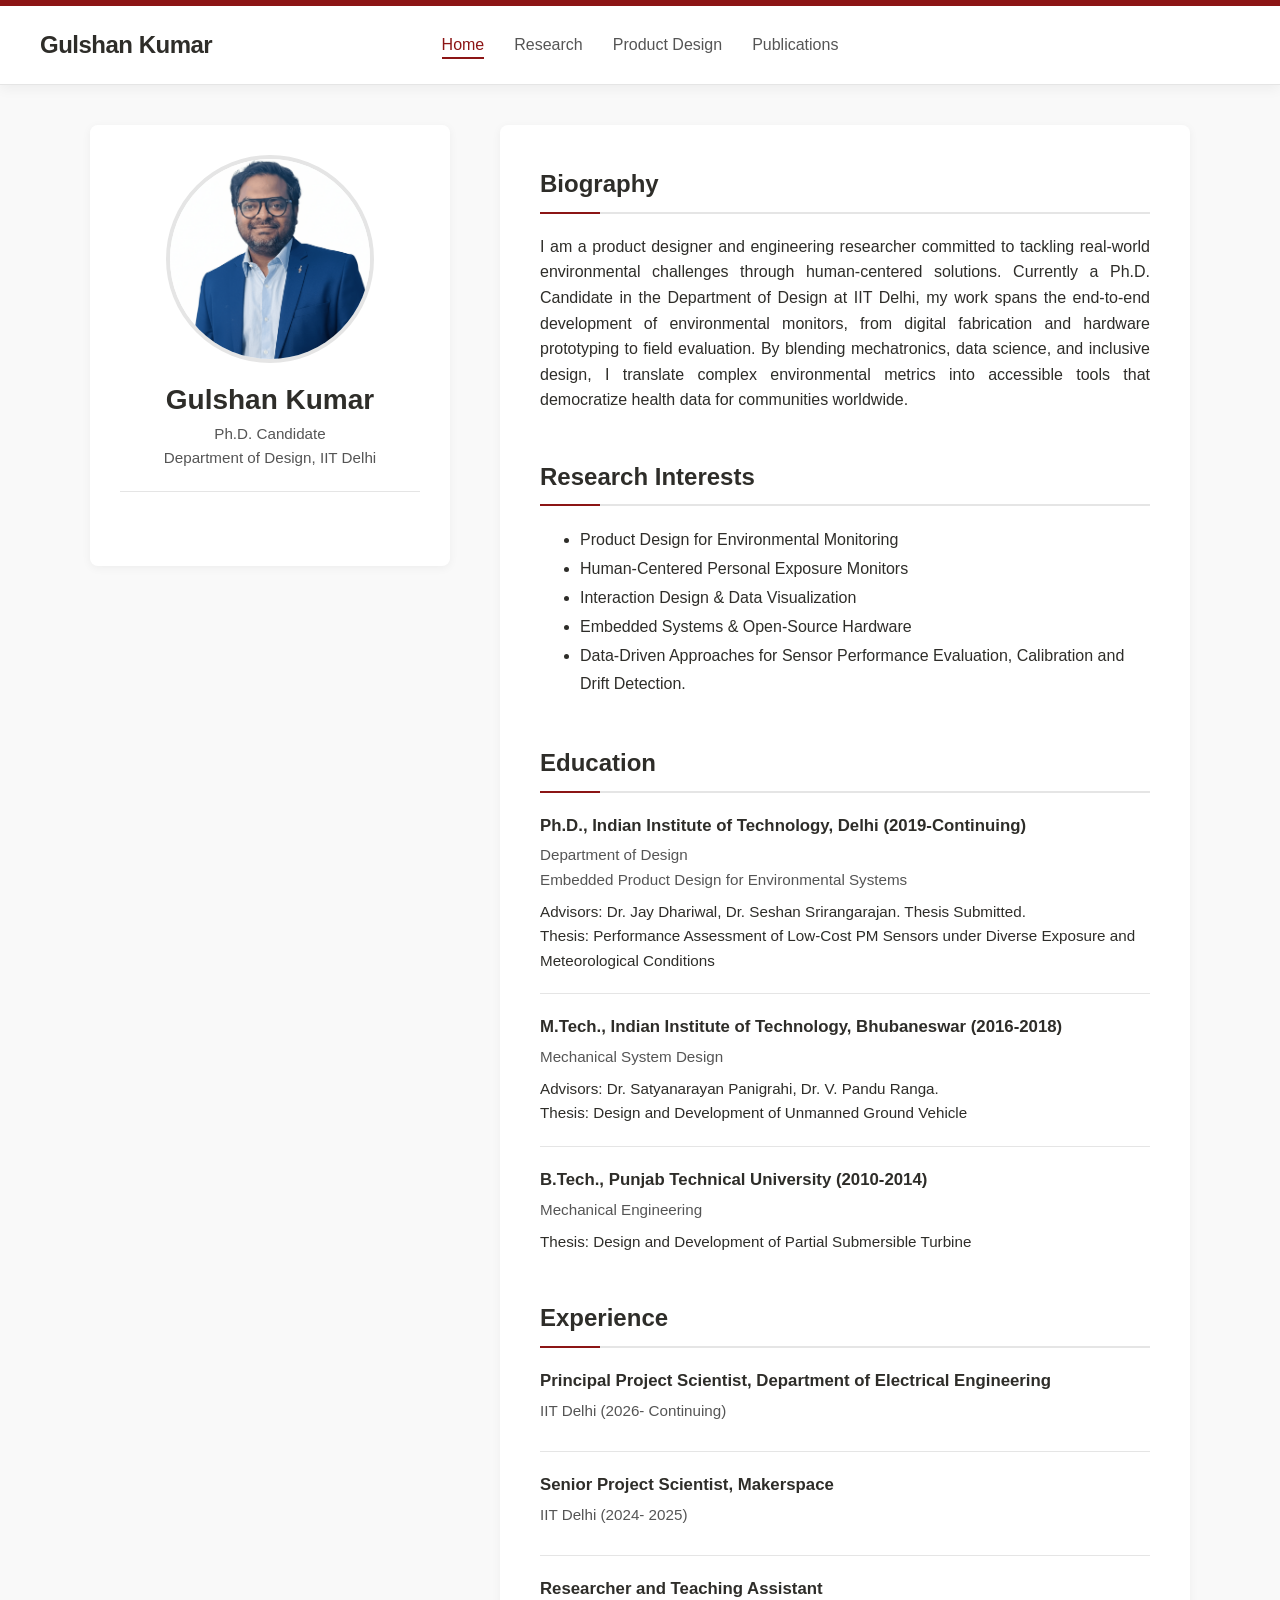
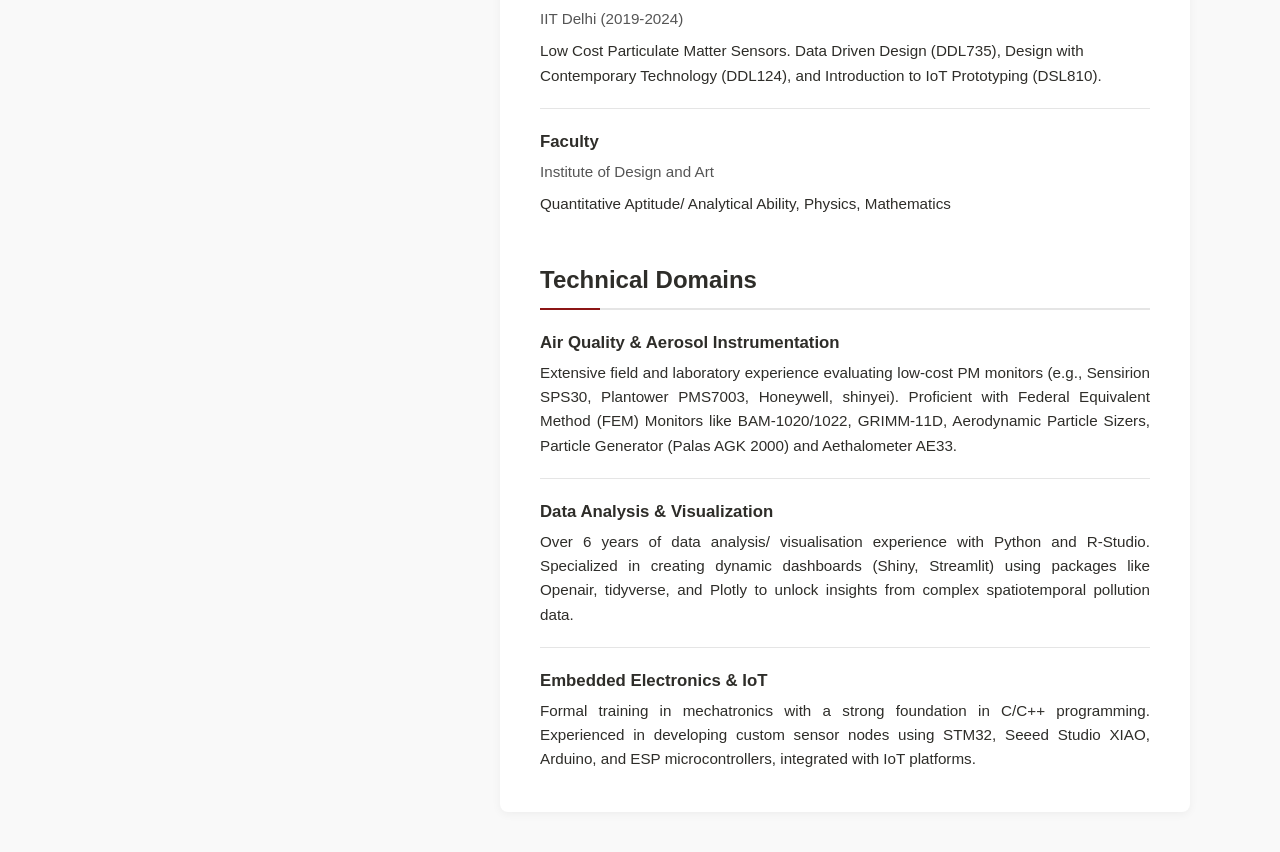
==== commit 865337f5: "update" ====
--- a/index.html
+++ b/index.html
@@ -3,7 +3,7 @@
 <head>
     <meta charset="UTF-8">
     <meta name="viewport" content="width=device-width, initial-scale=1.0">
-    <title>Gulshan Kumar | Home</title>
+    <title>Gulshan Kumar</title>
     <style>
         /* Base Styles */
         :root {
@@ -245,8 +245,8 @@
             
             <section class="section">
                 <h2 class="section-title">Biography</h2>
-                <p style="text-align: justify;">Passionate about low-cost air pollution sensors and democratizing access to environmental data for communities worldwide. As a mechanical engineer deeply committed to tackling real-world challenges, my journey has evolved to embrace the integration of mechatronics and human health. This multidisciplinary background paves the way for data-driven, human-centered solutions with tangible, real-world applications.</p>
-                <p style="text-align: justify;">Currently a Ph.D. Candidate in the Department of Design at IIT Delhi, my primary focus revolves around designing and creating affordable solutions for air pollution monitors tailored to diverse weather conditions.</p>
+                <p style="text-align: justify;">I am a product designer and engineering researcher committed to tackling real-world environmental challenges through human-centered solutions. Currently a Ph.D. Candidate in the Department of Design at IIT Delhi, my work spans the end-to-end development of environmental monitors, from digital fabrication and hardware prototyping to field evaluation. By blending mechatronics, data science, and inclusive design, I translate complex environmental metrics into accessible tools that democratize health data for communities worldwide.</p>
+                <!-- <p style="text-align: justify;">Currently a Ph.D. Candidate in the Department of Design at IIT Delhi, my primary focus revolves around designing and creating affordable solutions for air pollution monitors tailored to diverse weather conditions.</p> -->
             </section>
 
             <section class="section">
@@ -265,7 +265,7 @@
                 <ul class="item-list">
                     <li class="item-entry">
                         <div class="item-title">Ph.D., Indian Institute of Technology, Delhi (2019-Continuing)</div>
-                        <div class="item-meta">Department of Design</div>
+                        <div class="item-meta">Department of Design <br>Embedded Product Design for Environmental Systems</div>
                         <p class="item-desc">Advisors: Dr. Jay Dhariwal, Dr. Seshan Srirangarajan. Thesis Submitted.</p>
                         <p class="item-desc">Thesis: Performance Assessment of Low-Cost PM Sensors under Diverse Exposure and Meteorological Conditions</p>
                     </li>
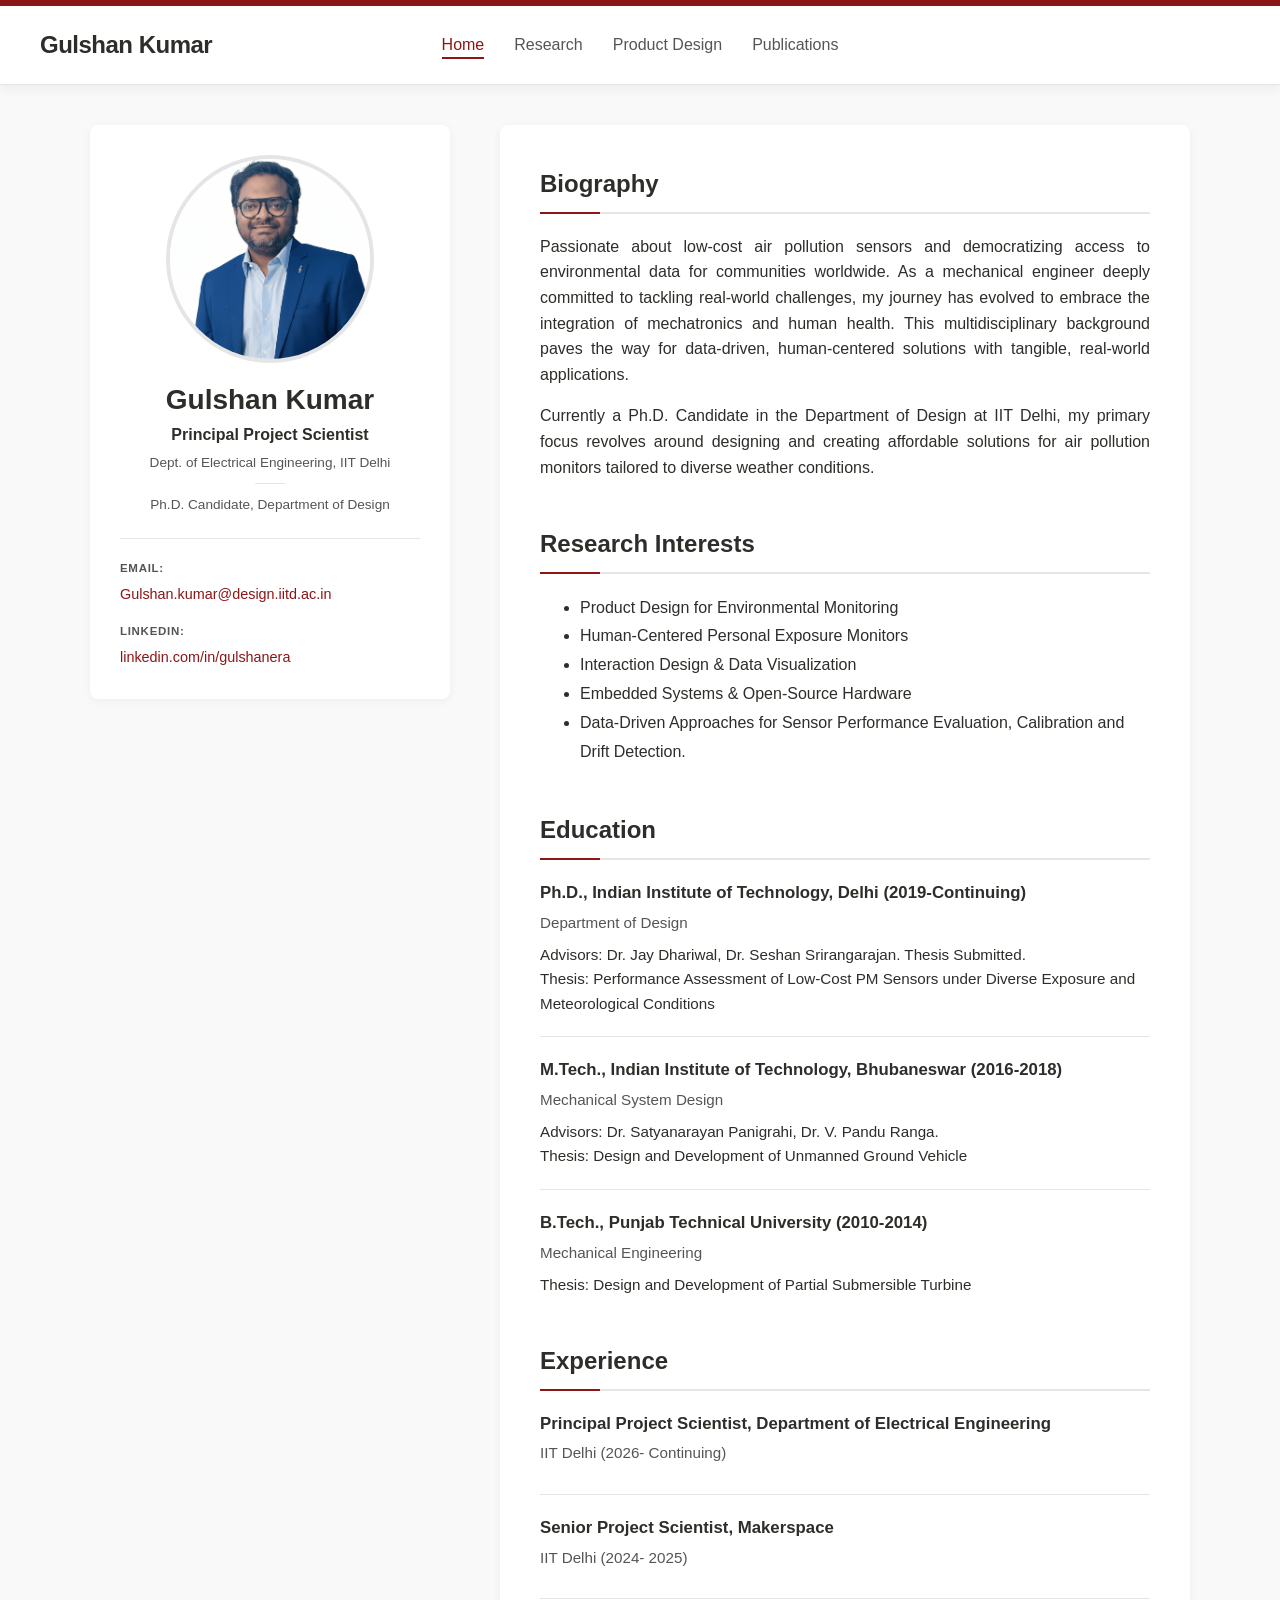
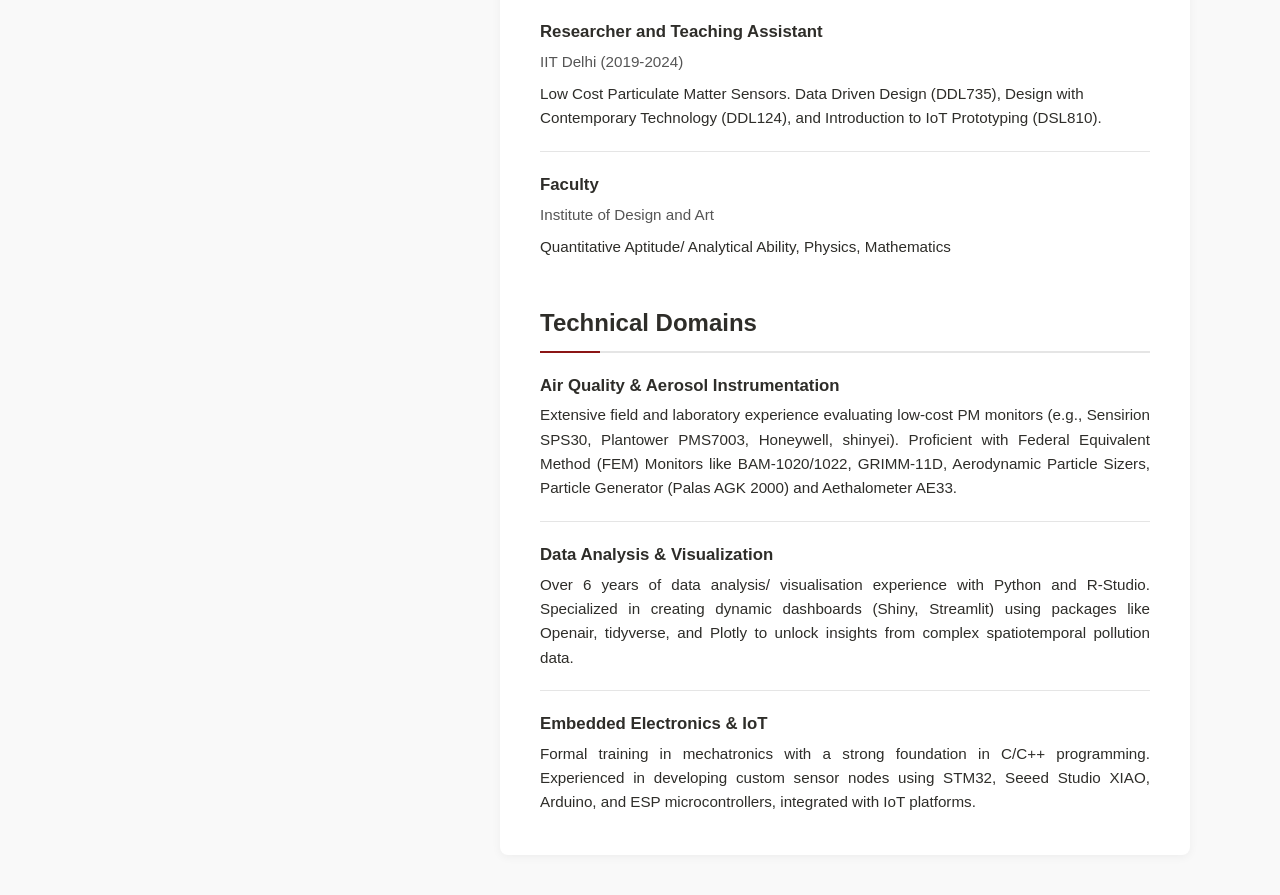
==== commit e36f346f: "Update index.html" ====
--- a/index.html
+++ b/index.html
@@ -122,29 +122,59 @@
         }
 
         .profile-title {
-            font-size: 0.95rem;
             text-align: center;
+            margin-bottom: 22px;
+        }
+
+        .profile-title .role-primary {
+            font-size: 1rem;
+            font-weight: 600;
+            color: var(--text-main);
+            display: block;
+        }
+
+        .profile-title .role-secondary {
+            font-size: 0.85rem;
+            font-weight: 400;
             color: var(--text-muted);
-            margin-bottom: 20px;
-            font-weight: 500;
+            display: block;
+            margin-top: 4px;
+        }
+
+        .profile-title .role-divider {
+            width: 30px;
+            height: 1px;
+            background-color: var(--border-color);
+            margin: 10px auto;
         }
 
         .contact-info {
             border-top: 1px solid var(--border-color);
             padding-top: 20px;
             margin-top: 20px;
+            word-break: break-word;
+        }
+
+        .contact-item {
+            margin-bottom: 16px;
+        }
+
+        .contact-item:last-child { margin-bottom: 0; }
+
+        .contact-label {
+            display: block;
+            font-size: 0.72rem;
+            font-weight: 600;
+            letter-spacing: 0.06em;
+            text-transform: uppercase;
+            color: var(--text-muted);
+            margin-bottom: 3px;
+        }
+
+        .contact-item a {
             font-size: 0.9rem;
-            word-break: break-word;
-        }
-
-        .contact-item {
-            margin-bottom: 12px;
-            display: flex;
-            align-items: flex-start;
-            gap: 10px;
-        }
-
-        .contact-label { font-weight: 600; min-width: 65px; color: var(--text-main); }
+            font-weight: 500;
+        }
 
         /* Right Content Area */
         .profile-content {
@@ -223,21 +253,22 @@
             <img src="assets/image/gulshan_DP.png" alt="Gulshan Kumar" class="profile-image">
             
             <h1 class="profile-name">Gulshan Kumar</h1>
-            <div class="profile-title">Ph.D. Candidate<br>Department of Design, IIT Delhi</div>
+            <div class="profile-title">
+                <span class="role-primary">Principal Project Scientist</span>
+                <span class="role-secondary">Dept. of Electrical Engineering, IIT Delhi</span>
+                <div class="role-divider"></div>
+                <span class="role-secondary">Ph.D. Candidate, Department of Design</span>
+            </div>
             
             <div class="contact-info">
                 <div class="contact-item">
-                    <!-- <span class="contact-label">Email 1:</span> -->
-                    <!-- <span><a href="mailto:Gulshan.kumar@design.iitd.ac.in">Gulshan.kumar@design.iitd.ac.in</a></span> -->
+                    <span class="contact-label">Email:</span>
+                    <span><a href="mailto:Gulshan.kumar@design.iitd.ac.in">Gulshan.kumar@design.iitd.ac.in</a></span>
                 </div>
                 <div class="contact-item">
-                    <!-- <span class="contact-label">Email 2:</span> -->
-                    <!-- <span><a href="mailto:gulshanera@gmail.com">gulshanera@gmail.com</a></span> -->
+                    <span class="contact-label">LinkedIn:</span>
+                    <span><a href="https://www.linkedin.com/in/gulshanera" target="_blank" rel="noopener noreferrer">linkedin.com/in/gulshanera</a></span>
                 </div>
-                <!-- <div class="contact-item">
-                    <span class="contact-label">Linkedin:</span>
-                    <span><a href="https://">gulshanera.in</a></span>
-                </div> -->
             </div>
         </aside>
 
@@ -245,8 +276,8 @@
             
             <section class="section">
                 <h2 class="section-title">Biography</h2>
-                <p style="text-align: justify;">I am a product designer and engineering researcher committed to tackling real-world environmental challenges through human-centered solutions. Currently a Ph.D. Candidate in the Department of Design at IIT Delhi, my work spans the end-to-end development of environmental monitors, from digital fabrication and hardware prototyping to field evaluation. By blending mechatronics, data science, and inclusive design, I translate complex environmental metrics into accessible tools that democratize health data for communities worldwide.</p>
-                <!-- <p style="text-align: justify;">Currently a Ph.D. Candidate in the Department of Design at IIT Delhi, my primary focus revolves around designing and creating affordable solutions for air pollution monitors tailored to diverse weather conditions.</p> -->
+                <p style="text-align: justify;">Passionate about low-cost air pollution sensors and democratizing access to environmental data for communities worldwide. As a mechanical engineer deeply committed to tackling real-world challenges, my journey has evolved to embrace the integration of mechatronics and human health. This multidisciplinary background paves the way for data-driven, human-centered solutions with tangible, real-world applications.</p>
+                <p style="text-align: justify;">Currently a Ph.D. Candidate in the Department of Design at IIT Delhi, my primary focus revolves around designing and creating affordable solutions for air pollution monitors tailored to diverse weather conditions.</p>
             </section>
 
             <section class="section">
@@ -265,7 +296,7 @@
                 <ul class="item-list">
                     <li class="item-entry">
                         <div class="item-title">Ph.D., Indian Institute of Technology, Delhi (2019-Continuing)</div>
-                        <div class="item-meta">Department of Design <br>Embedded Product Design for Environmental Systems</div>
+                        <div class="item-meta">Department of Design</div>
                         <p class="item-desc">Advisors: Dr. Jay Dhariwal, Dr. Seshan Srirangarajan. Thesis Submitted.</p>
                         <p class="item-desc">Thesis: Performance Assessment of Low-Cost PM Sensors under Diverse Exposure and Meteorological Conditions</p>
                     </li>
@@ -328,4 +359,4 @@
         </main>
     </div>
 </body>
-</html>+</html>
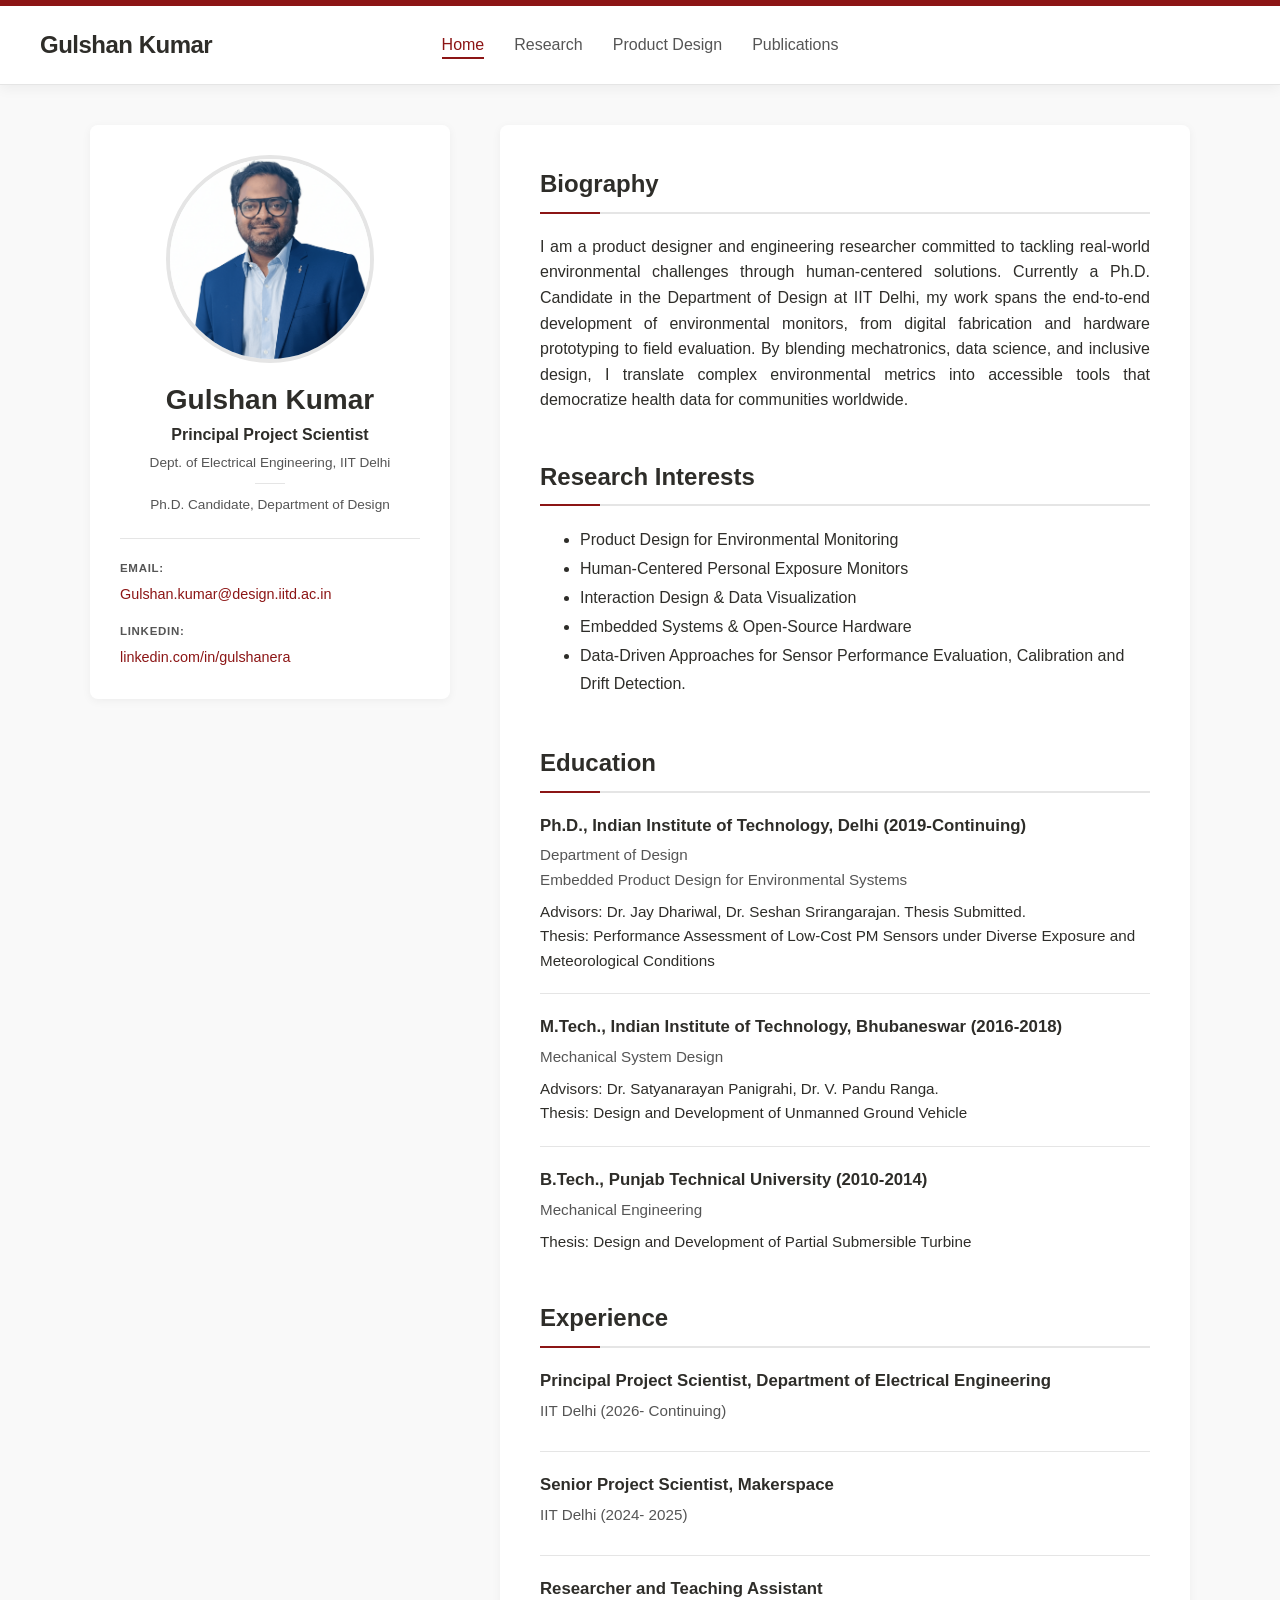
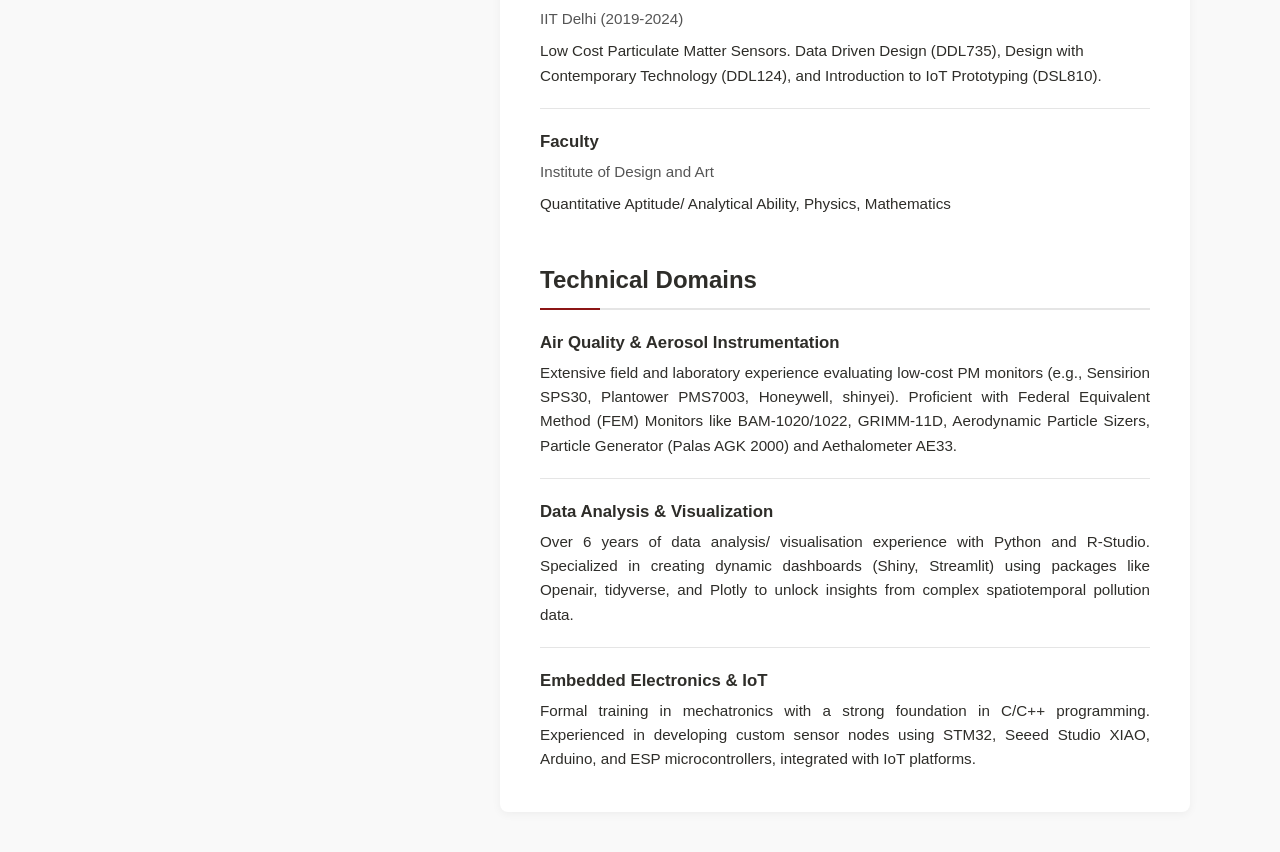
==== commit 055a64cf: "Merge pull request #2 from gulshanera/update Update" ====
--- a/index.html
+++ b/index.html
@@ -276,8 +276,8 @@
             
             <section class="section">
                 <h2 class="section-title">Biography</h2>
-                <p style="text-align: justify;">Passionate about low-cost air pollution sensors and democratizing access to environmental data for communities worldwide. As a mechanical engineer deeply committed to tackling real-world challenges, my journey has evolved to embrace the integration of mechatronics and human health. This multidisciplinary background paves the way for data-driven, human-centered solutions with tangible, real-world applications.</p>
-                <p style="text-align: justify;">Currently a Ph.D. Candidate in the Department of Design at IIT Delhi, my primary focus revolves around designing and creating affordable solutions for air pollution monitors tailored to diverse weather conditions.</p>
+                <p style="text-align: justify;">I am a product designer and engineering researcher committed to tackling real-world environmental challenges through human-centered solutions. Currently a Ph.D. Candidate in the Department of Design at IIT Delhi, my work spans the end-to-end development of environmental monitors, from digital fabrication and hardware prototyping to field evaluation. By blending mechatronics, data science, and inclusive design, I translate complex environmental metrics into accessible tools that democratize health data for communities worldwide.</p>
+                <!-- <p style="text-align: justify;">Currently a Ph.D. Candidate in the Department of Design at IIT Delhi, my primary focus revolves around designing and creating affordable solutions for air pollution monitors tailored to diverse weather conditions.</p> -->
             </section>
 
             <section class="section">
@@ -296,7 +296,7 @@
                 <ul class="item-list">
                     <li class="item-entry">
                         <div class="item-title">Ph.D., Indian Institute of Technology, Delhi (2019-Continuing)</div>
-                        <div class="item-meta">Department of Design</div>
+                        <div class="item-meta">Department of Design <br>Embedded Product Design for Environmental Systems</div>
                         <p class="item-desc">Advisors: Dr. Jay Dhariwal, Dr. Seshan Srirangarajan. Thesis Submitted.</p>
                         <p class="item-desc">Thesis: Performance Assessment of Low-Cost PM Sensors under Diverse Exposure and Meteorological Conditions</p>
                     </li>
